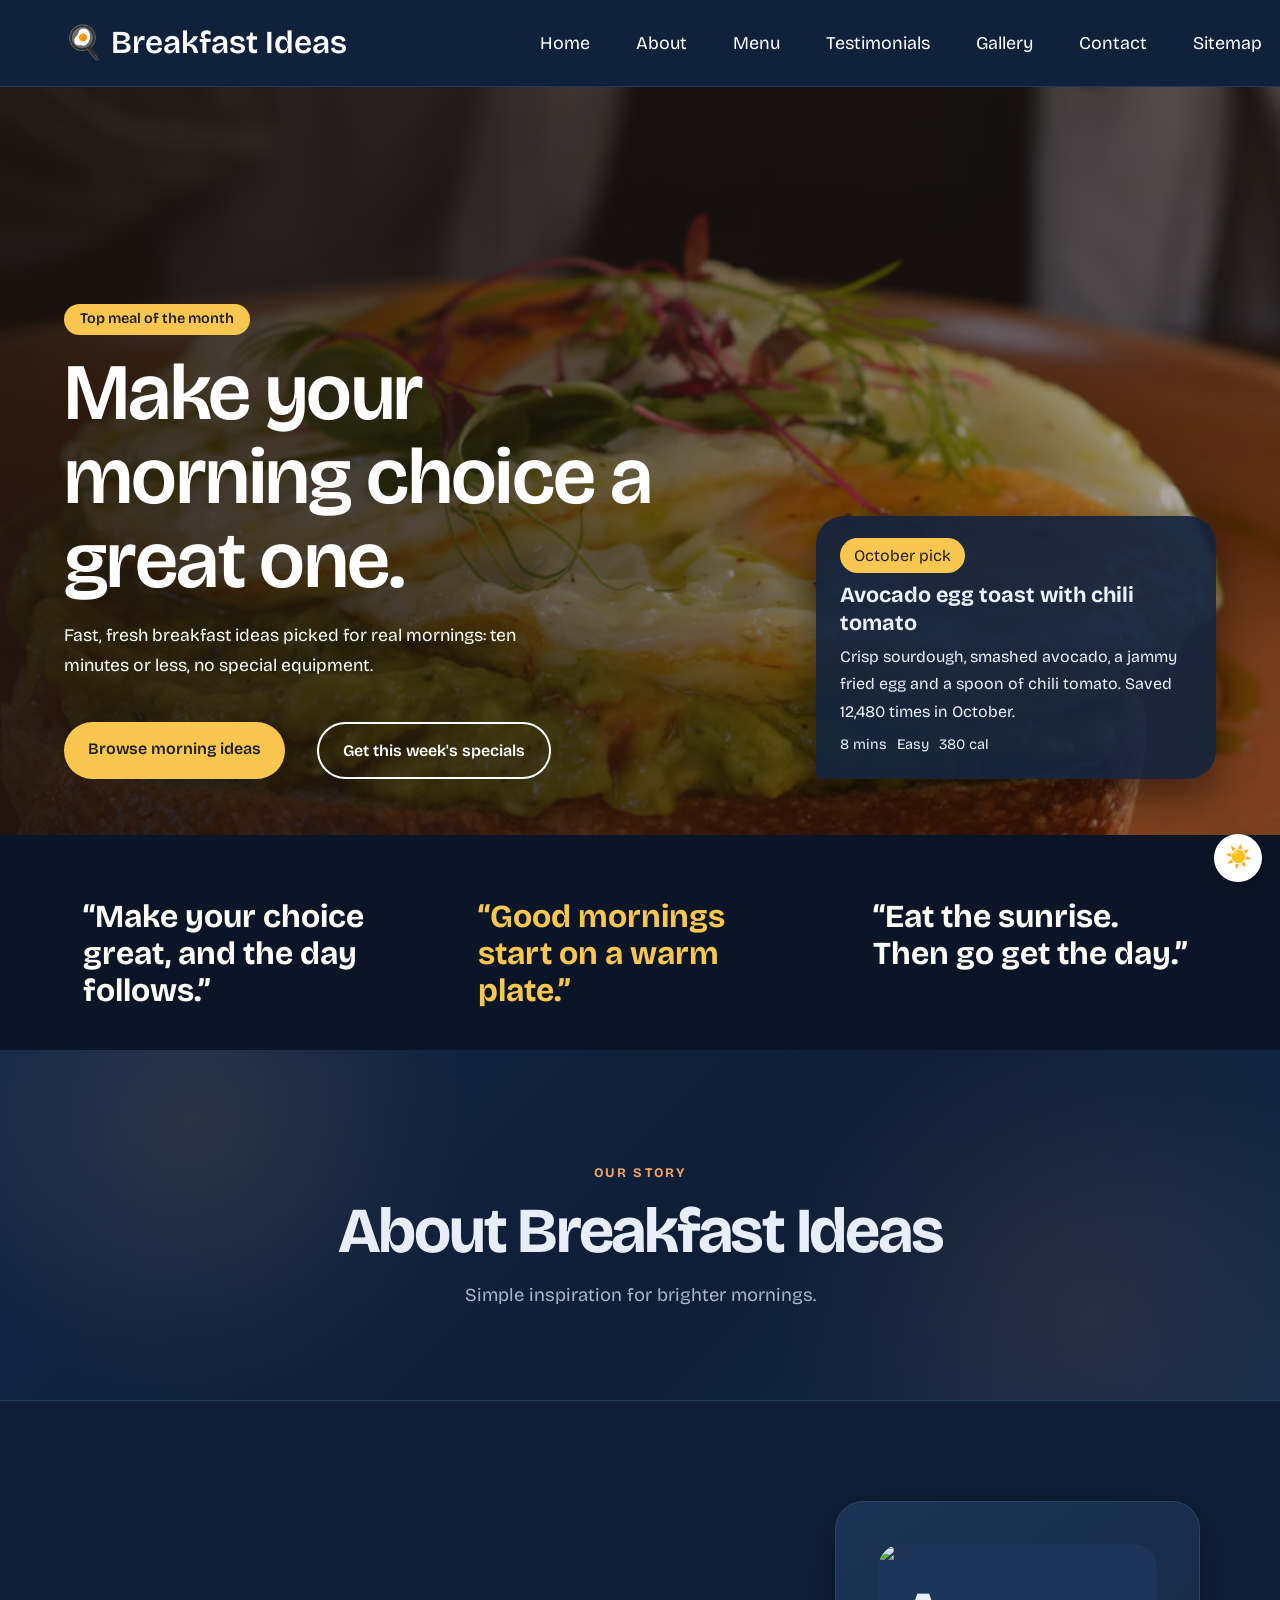
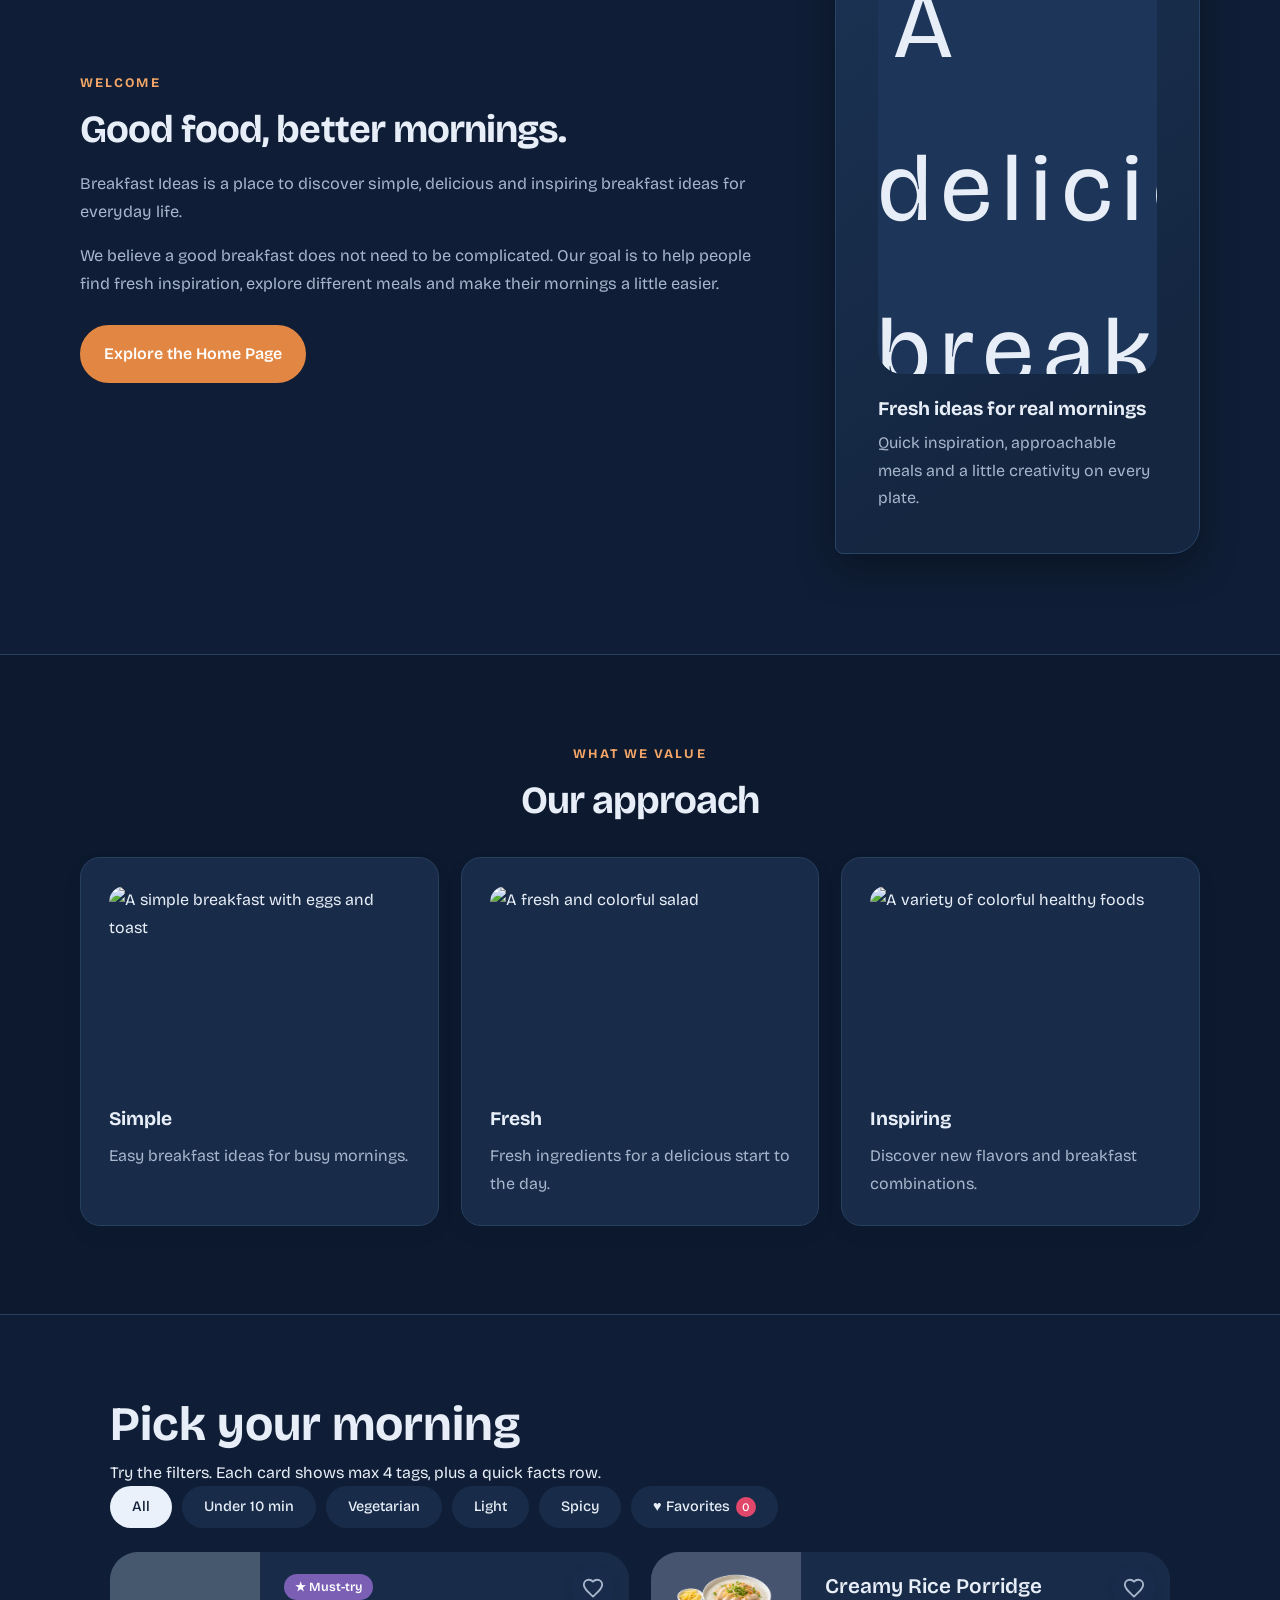
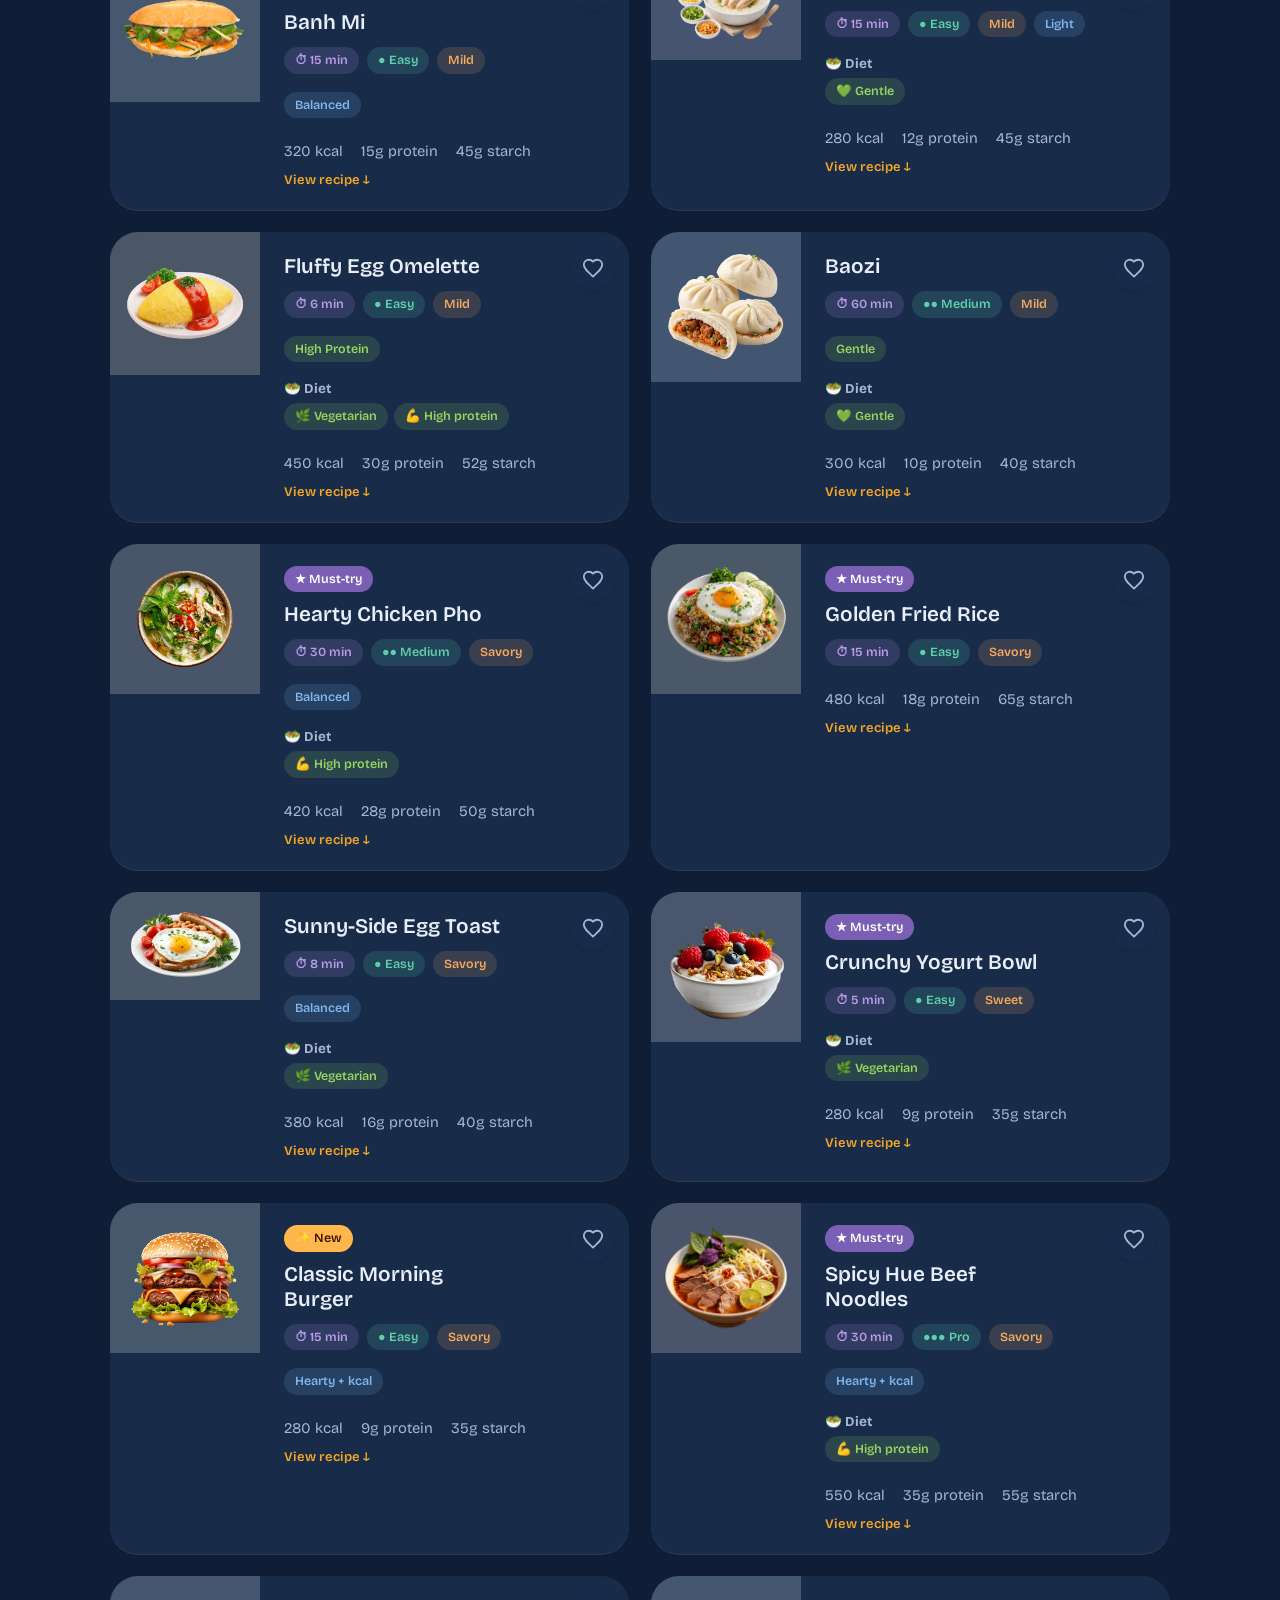
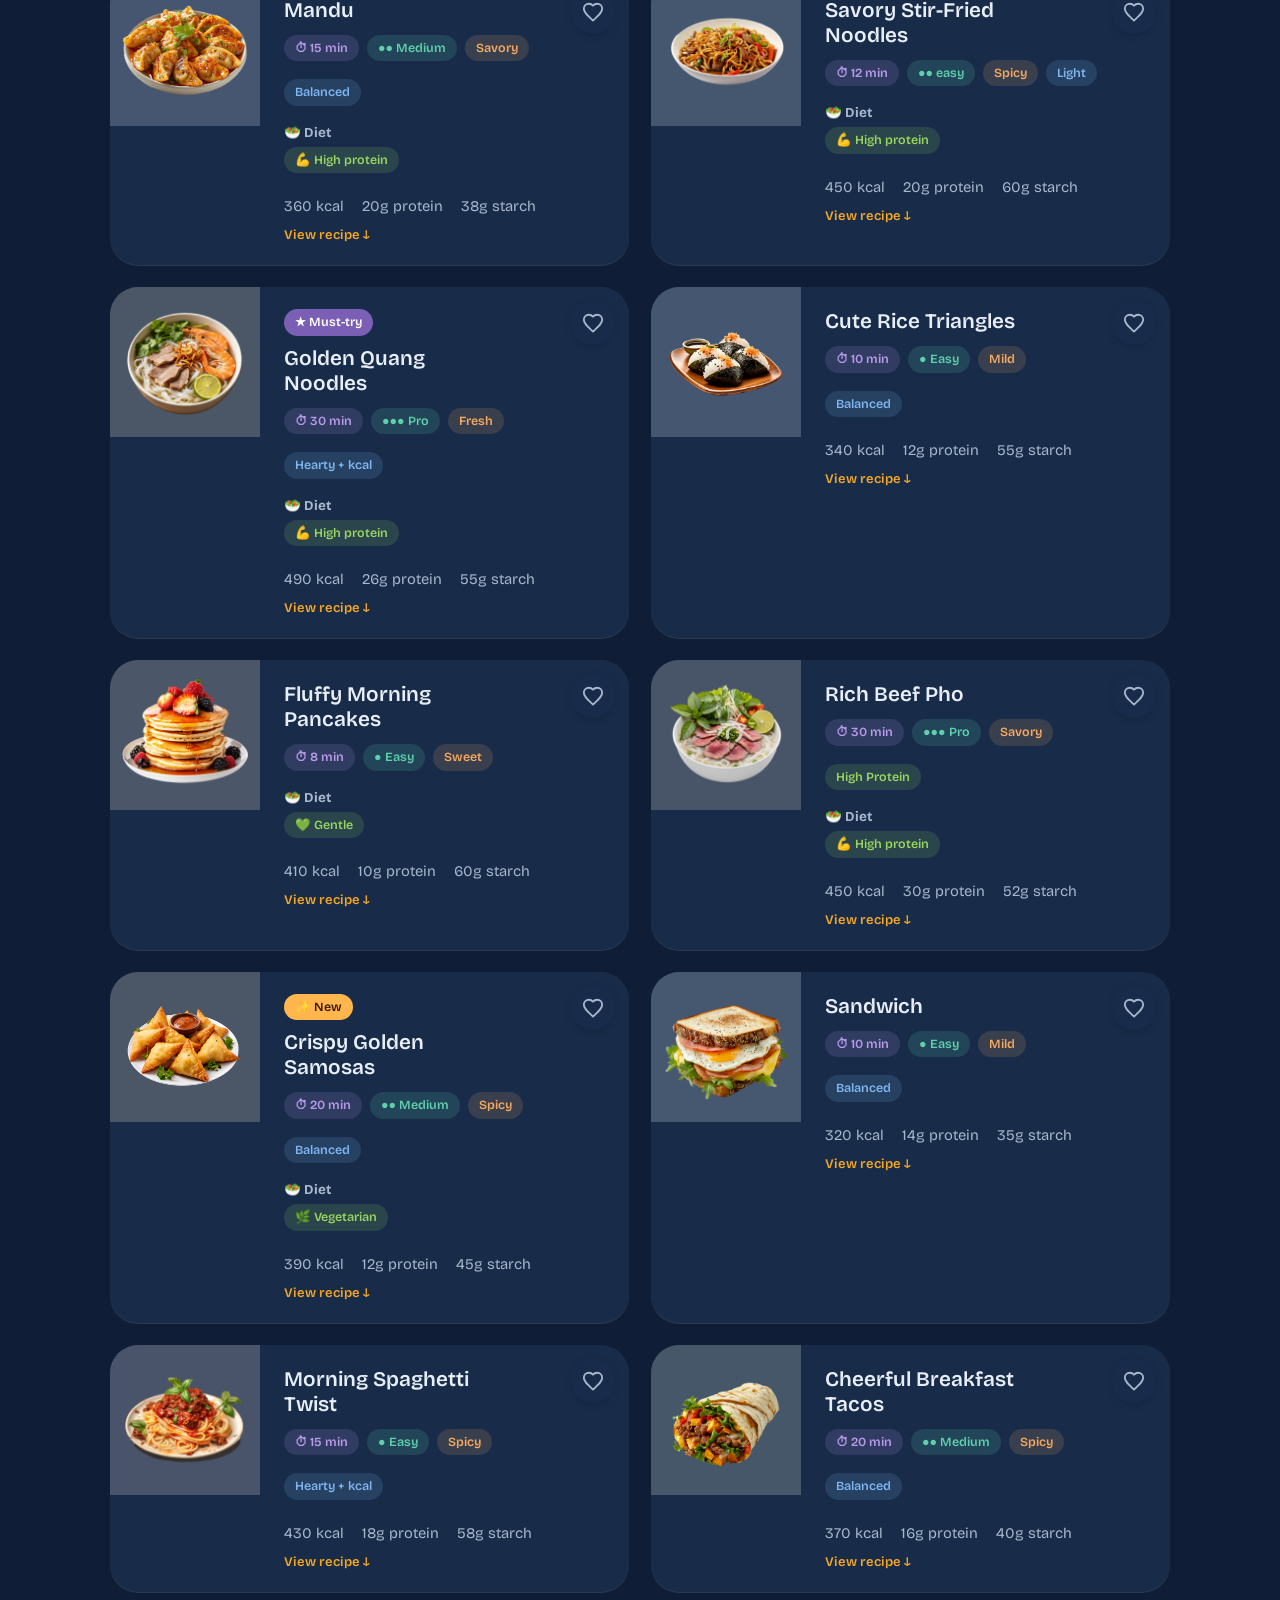
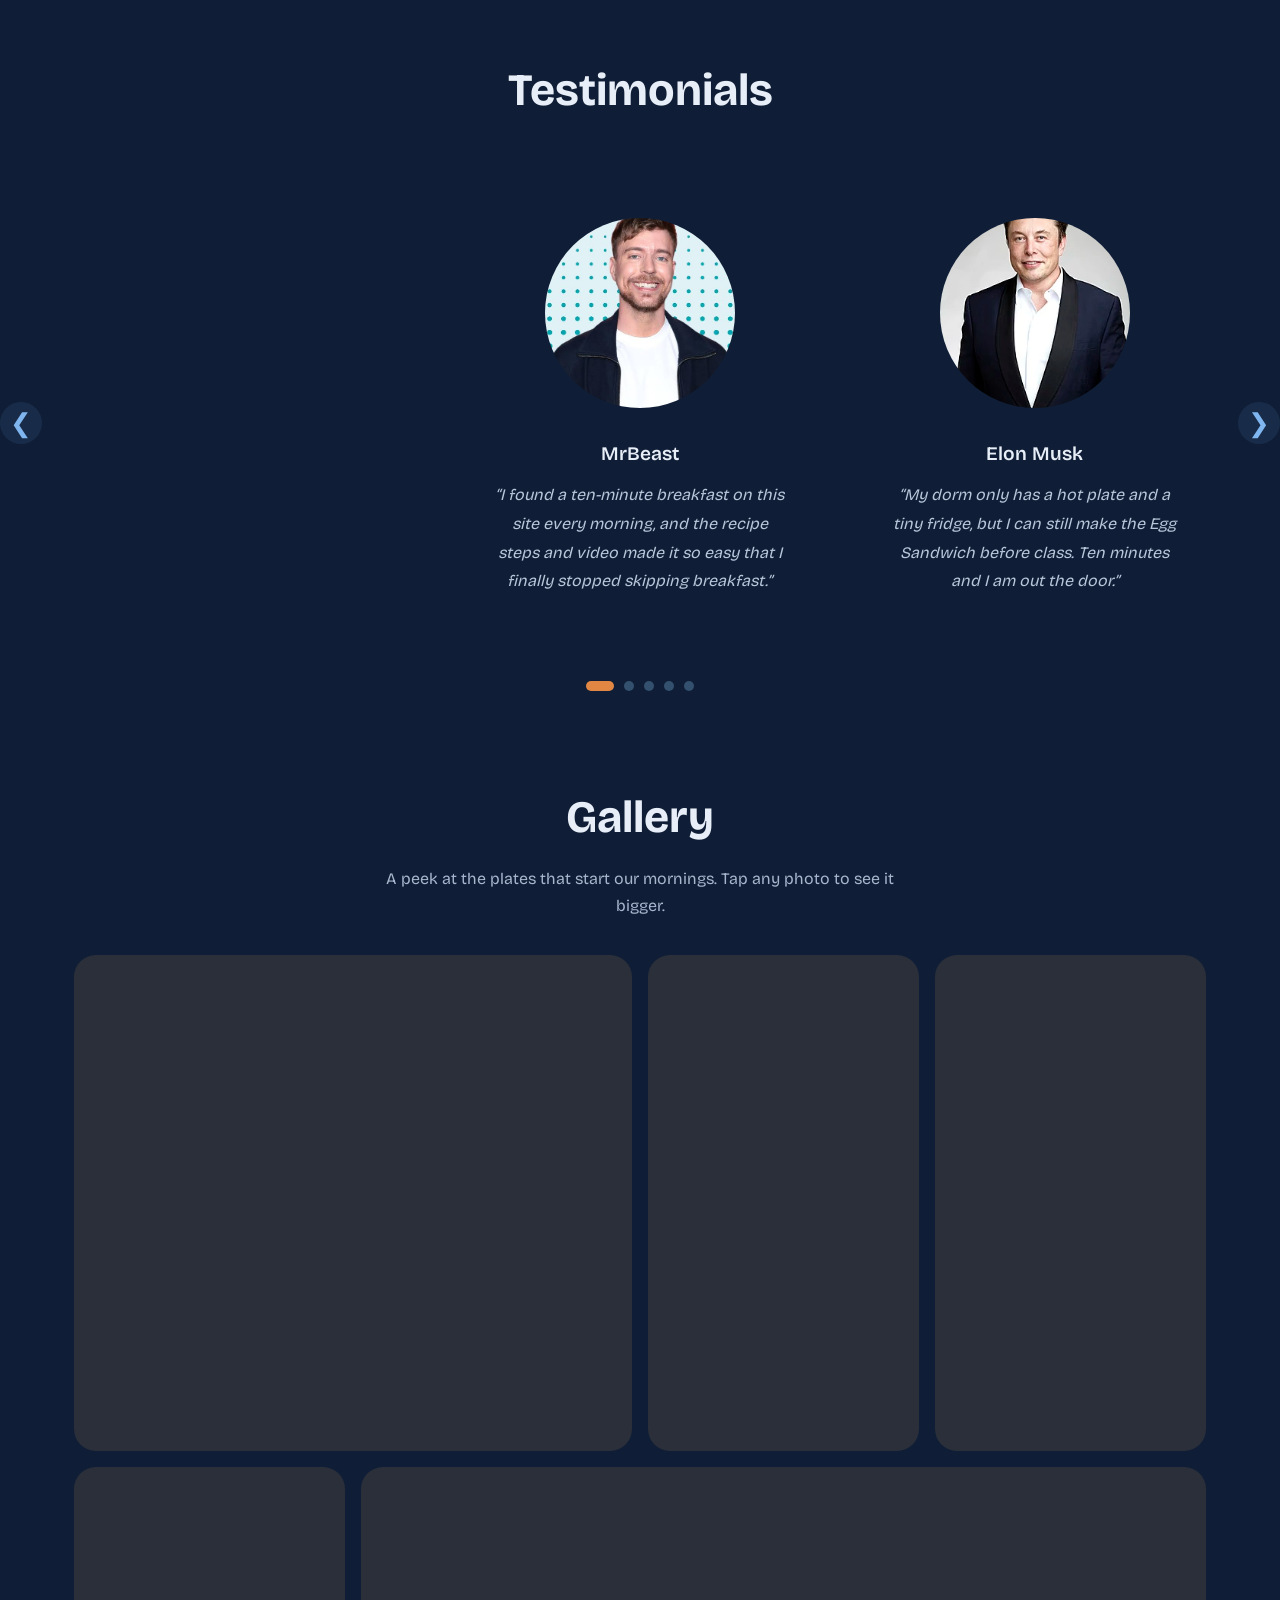
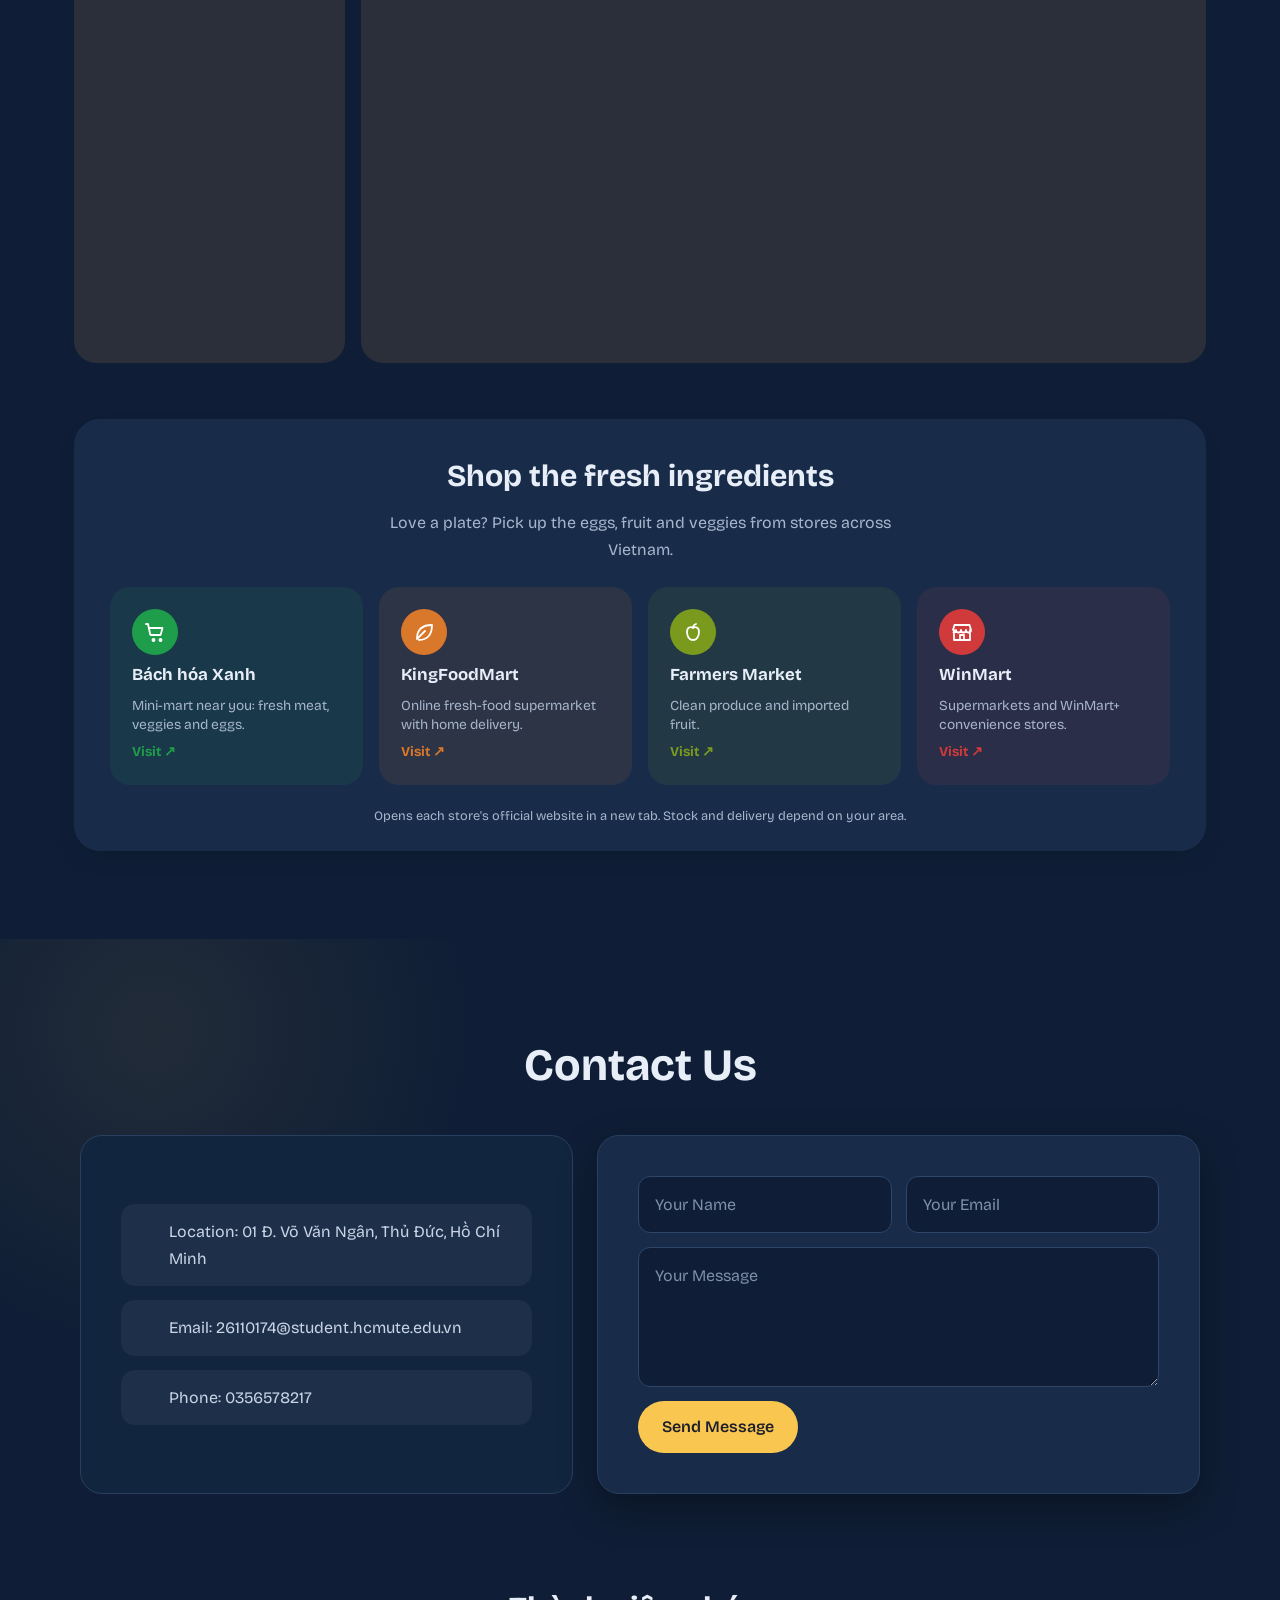
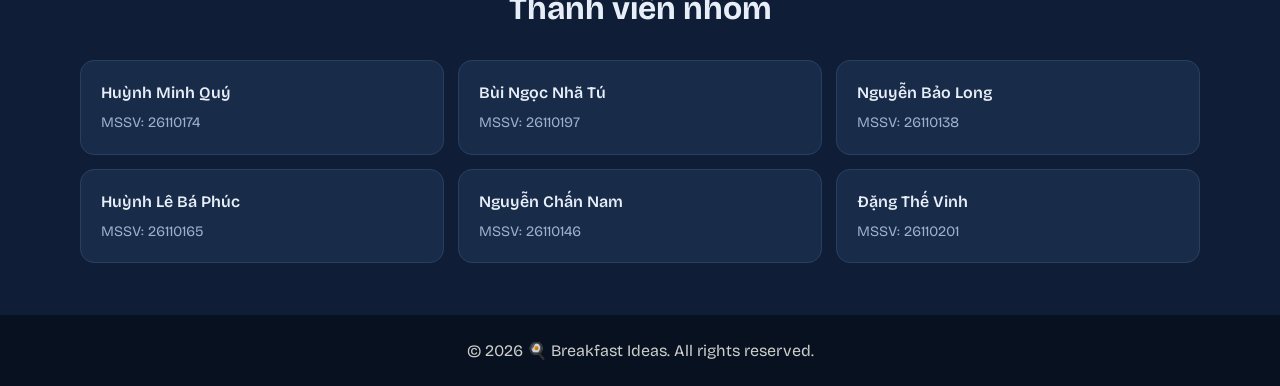
==== index.html @ 3fce947f "First commit" ====
<!doctype html>
<html lang="en">
  <head>
    <meta charset="UTF-8" />
    <meta name="viewport" content="width=device-width, initial-scale=1.0" />
    <title>Breakfast Ideas</title>
    <!-- Link to the Font Awesome library for icons -->
    <link
      rel="stylesheet"
      href="https://cdnjs.cloudflare.com/ajax/libs/font-awesome/7.3.1/css/all.css"
    />
    <link rel="stylesheet" href="assets/css/style.css" />
    <link rel="stylesheet" href="assets/css/about.css" />
    <link rel="stylesheet" href="assets/css/dark-mode.css" />
    <link rel="stylesheet" href="assets/css/gallery.css" />
  </head>
  <body class="home-page">
    <!--Phần đầu / Thanh điều hướng -->
    <header>
      <nav class="navbar section-content">
        <a href="#" class="nav-logo">
          <h2 class="logo-text">🍳 Breakfast Ideas</h2>
        </a>
        <ul class="nav-menu">
          <button id="menu-close-button" class="fas fa-times"></button>
          <li class="nav-item">
            <a href="#" class="nav-link">Home</a>
          </li>
          <li class="nav-item">
            <a href="#about" class="nav-link">About</a>
          </li>
          <li class="nav-item">
            <a href="#menu" class="nav-link">Menu</a>
          </li>
          <li class="nav-item">
            <a href="#testimonials" class="nav-link">Testimonials</a>
          </li>
          <li class="nav-item">
            <a href="#gallery" class="nav-link">Gallery</a>
          </li>
          <li class="nav-item">
            <a href="#contact" class="nav-link">Contact</a>
          </li>
          <li class="nav-item">
            <a href="sitemap.html" class="nav-link">Sitemap</a>
          </li>
        </ul>
        <button id="menu-open-button" class="fas fa-bars"></button>
      </nav>
    </header>
    <button
      id="menu-overlay"
      class="menu-overlay"
      type="button"
      aria-label="Đóng menu"
    ></button>
    <!--Nội dung chính-->
    <main>
      <!-- Hero -->
      <section class="hero-section" id="home">
        <div class="section-content">
          <div class="hero-details">
            <span class="tag">Top meal of the month</span>
            <h1 class="hero-title">Make your morning choice a great one.</h1>
            <p class="description">
              Fast, fresh breakfast ideas picked for real mornings: ten minutes
              or less, no special equipment.
            </p>

            <div class="button">
              <a href="#" class="btn-1">Browse morning ideas</a>
              <a href="#menu" class="btn-2">Get this week's specials</a>
            </div>
          </div>
          <aside class="featured">
            <span class="badge">October pick</span>
            <h2>Avocado egg toast with chili tomato</h2>
            <p>
              Crisp sourdough, smashed avocado, a jammy fried egg and a spoon of
              chili tomato. Saved 12,480 times in October.
            </p>
            <div class="meta">
              <span class="prep-time">8 mins</span>
              <span class="difficulty">Easy</span>
              <span class="calories">380 cal</span>
            </div>
          </aside>
        </div>
        <div class="quote-band">
          <blockquote>
            “Make your choice great, and the day follows.”
          </blockquote>
          <blockquote>“Good mornings start on a warm plate.”</blockquote>
          <blockquote>“Eat the sunrise. Then go get the day.”</blockquote>
        </div>
      </section>
      <section class="page-hero" id="about">
        <p class="eyebrow">OUR STORY</p>
        <h1>About Breakfast Ideas</h1>
        <p>Simple inspiration for brighter mornings.</p>
      </section>

      <section class="about-layout section-wrap">
        <div class="about-copy">
          <p class="eyebrow">WELCOME</p>
          <h2>Good food, better mornings.</h2>
          <p>
            Breakfast Ideas is a place to discover simple, delicious and
            inspiring breakfast ideas for everyday life.
          </p>
          <p>
            We believe a good breakfast does not need to be complicated. Our
            goal is to help people find fresh inspiration, explore different
            meals and make their mornings a little easier.
          </p>
          <a class="primary-button" href="index.html#home"
            >Explore the Home Page</a
          >
        </div>

        <aside class="feature-card">
          <div class="feature-emoji">
            <img
              src="https://images.unsplash.com/photo-1525351484163-7529414344d8?auto=format&fit=crop&w=900&q=85"
              alt="A delicious breakfast meal"
              class="about-image"
            />
          </div>

          <h3>Fresh ideas for real mornings</h3>
          <p>
            Quick inspiration, approachable meals and a little creativity on
            every plate.
          </p>
        </aside>
      </section>

      <section class="values-section">
        <div class="section-wrap">
          <p class="eyebrow">WHAT WE VALUE</p>
          <h2>Our approach</h2>

          <div class="value-grid">
            <article class="value-card">
              <img
                src="https://images.unsplash.com/photo-1525351484163-7529414344d8?auto=format&fit=crop&w=600&q=80"
                alt="A simple breakfast with eggs and toast"
                class="value-image"
              />
              <h3>Simple</h3>
              <p>Easy breakfast ideas for busy mornings.</p>
            </article>

            <article class="value-card">
              <img
                src="https://images.unsplash.com/photo-1512621776951-a57141f2eefd?auto=format&fit=crop&w=600&q=80"
                alt="A fresh and colorful salad"
                class="value-image"
              />
              <h3>Fresh</h3>
              <p>Fresh ingredients for a delicious start to the day.</p>
            </article>

            <article class="value-card">
              <img
                src="https://images.unsplash.com/photo-1490645935967-10de6ba17061?auto=format&fit=crop&w=600&q=80"
                alt="A variety of colorful healthy foods"
                class="value-image"
              />
              <h3>Inspiring</h3>
              <p>Discover new flavors and breakfast combinations.</p>
            </article>
          </div>
        </div>
      </section>
      <!-- Menu -->
      <section class="menu-section" id="menu">
        <h2 class="filter-title">Pick your morning</h2>
        <p class="filter-subtitle">
          Try the filters. Each card shows max 4 tags, plus a quick facts row.
        </p>

        <div class="filters" id="filters">
          <button class="chip" data-f="all" aria-pressed="true">All</button>
          <button class="chip" data-f="quick" aria-pressed="false">
            Under 10 min
          </button>
          <button class="chip" data-f="veg" aria-pressed="false">
            Vegetarian
          </button>
          <button class="chip" data-f="light" aria-pressed="false">
            Light
          </button>
          <button class="chip" data-f="spicy" aria-pressed="false">
            Spicy
          </button>
          <button class="chip" data-f="fav" aria-pressed="false">
            ♥ Favorites<span id="favCount">0</span>
          </button>
        </div>
        <ul class="grid" id="grid"></ul>
        <p class="empty" id="empty">No dishes match this filter</p>
      </section>
      <!-- Testimonials -->
      <section class="testimonials-section" id="testimonials">
        <h2 class="section-title">Testimonials</h2>
        <div class="section-content">
          <div class="slider-container">
            <button
              class="testimonial-arrow testimonial-arrow-previous"
              type="button"
              aria-label="Đánh giá trước"
            >
              &#10094;
              <!--dấu ngoặc nhọn trái-->
            </button>
            <div class="testimonials-list">
              <ul class="testimonial-track">
                <li class="testimonial-card">
                  <img
                    src="assets/images/users/user-1.jpg"
                    alt="User"
                    class="user-image"
                  />
                  <h3 class="name">MrBeast</h3>
                  <i class="feedback"
                    >“I found a ten-minute breakfast on this site every morning,
                    and the recipe steps and video made it so easy that I
                    finally stopped skipping breakfast.”</i
                  >
                </li>
                <li class="testimonial-card">
                  <img
                    src="assets/images/users/user-2.jpg"
                    alt="User"
                    class="user-image"
                  />
                  <h3 class="name">Elon Musk</h3>
                  <i class="feedback"
                    >“My dorm only has a hot plate and a tiny fridge, but I can
                    still make the Egg Sandwich before class. Ten minutes and I
                    am out the door.”</i
                  >
                </li>
                <li class="testimonial-card">
                  <img
                    src="assets/images/users/user-3.jpg"
                    alt="User"
                    class="user-image"
                  />
                  <h3 class="name">Mark Zuckerberg</h3>
                  <i class="feedback"
                    >“Cooking for one is hard, but the recipes here are sized
                    for a single serving, so nothing goes to waste. The
                    Sunny-Side Egg Toast is now my Monday ritual.”</i
                  >
                </li>
                <li class="testimonial-card">
                  <img
                    src="assets/images/users/user-4.jpg"
                    alt="User"
                    class="user-image"
                  />
                  <h3 class="name">Bill Gate</h3>
                  <i class="feedback"
                    >“I need protein early in the morning, and the tags show me
                    calories and protein at a glance. The Rich Beef Pho is my
                    favorite post-workout breakfast.”</i
                  >
                </li>
                <li class="testimonial-card">
                  <img
                    src="assets/images/users/user-5.jpg"
                    alt="User"
                    class="user-image"
                  />
                  <h3 class="name">Tim Cook</h3>
                  <i class="feedback"
                    >“I get home at 7 a.m., tired and hungry, and I only want
                    something quick. The Crunchy Yogurt Bowl takes five minutes.
                    A few more no-cook ideas would be perfect.”</i
                  >
                </li>
              </ul>
            </div>
            <!--Nút chuyển phần testimonials-->
            <button
              class="testimonial-arrow testimonial-arrow-next"
              type="button"
              aria-label="Đánh giá tiếp theo"
            >
              &#10095;
              <!--dấu ngoặc nhọn phải-->
            </button>
            <div class="testimonial-slider" aria-label="Chọn đánh giá">
              <button
                class="testimonial-slider-dot is-active"
                type="button"
                aria-label="Hiện đánh giá 1"
                aria-pressed="true"
              ></button>
              <button
                class="testimonial-slider-dot"
                type="button"
                aria-label="Hiện đánh giá 2"
                aria-pressed="false"
              ></button>
              <button
                class="testimonial-slider-dot"
                type="button"
                aria-label="Hiện đánh giá 3"
                aria-pressed="false"
              ></button>
              <button
                class="testimonial-slider-dot"
                type="button"
                aria-label="Hiện đánh giá 4"
                aria-pressed="false"
              ></button>
              <button
                class="testimonial-slider-dot"
                type="button"
                aria-label="Hiện đánh giá 5"
                aria-pressed="false"
              ></button>
            </div>
          </div>
        </div>
      </section>
      <!-- Gallery -->
      <section class="gallery-section" id="gallery">
        <!-- Bộ icon dùng chung (không phải logo thương hiệu) -->
        <svg
          width="0"
          height="0"
          style="position: absolute"
          aria-hidden="true"
          focusable="false"
        >
          <symbol id="i-cart" viewBox="0 0 24 24">
            <path
              d="M3 4h2l2.2 10.2a1 1 0 0 0 1 .8h8.6a1 1 0 0 0 1-.8L19.5 8H6.2M9.5 20a1 1 0 1 0 0-.01M16.5 20a1 1 0 1 0 0-.01"
              fill="none"
              stroke="currentColor"
              stroke-width="1.8"
              stroke-linecap="round"
              stroke-linejoin="round"
            />
          </symbol>
          <symbol id="i-leaf" viewBox="0 0 24 24">
            <path
              d="M5 19c0-9 5-14 15-14 0 10-5 15-13 15M5 19l8-8"
              fill="none"
              stroke="currentColor"
              stroke-width="1.8"
              stroke-linecap="round"
              stroke-linejoin="round"
            />
          </symbol>
          <symbol id="i-apple" viewBox="0 0 24 24">
            <path
              d="M12 8c-2-1.6-6-1-6 4 0 4 2.5 8 5 8 .6 0 .9-.3 1-.3s.4.3 1 .3c2.5 0 5-4 5-8 0-5-4-5.6-6-4zM12 8c0-2 1-3.5 3-4"
              fill="none"
              stroke="currentColor"
              stroke-width="1.8"
              stroke-linecap="round"
              stroke-linejoin="round"
            />
          </symbol>
          <symbol id="i-store" viewBox="0 0 24 24">
            <path
              d="M4 10V20h16V10M3 10l1.5-5h15L21 10c0 1.4-1.1 2.5-2.5 2.5S16 11.4 16 10c0 1.4-1.1 2.5-2.5 2.5S11 11.4 11 10c0 1.4-1.1 2.5-2.5 2.5S6 11.4 6 10c0 1.4-1.1 2.5-2.5 2.5M10 20v-5h4v5"
              fill="none"
              stroke="currentColor"
              stroke-width="1.8"
              stroke-linecap="round"
              stroke-linejoin="round"
            />
          </symbol>
        </svg>

        <h2 class="section-title">Gallery</h2>
        <p class="gallery-subtitle">
          A peek at the plates that start our mornings. Tap any photo to see it
          bigger.
        </p>

        <ul class="gallery-grid">
          <li class="g-big">
            <a
              class="gallery-item"
              href="#photo-1"
              aria-label="View photo: Shrimp & Egg Ramen"
            >
              <img
                src="assets/images/gallery/shrimp-ramen.jpg"
                alt="Soft-boiled egg, juicy shrimp, snow peas and black sesame in a warm bowl of noodles."
                loading="lazy"
              />
              <span class="gallery-cap"
                ><b>Shrimp & Egg Ramen</b><small>Noodles</small></span
              >
            </a>
          </li>
          <li class="g-tall">
            <a
              class="gallery-item"
              href="#photo-2"
              aria-label="View photo: Chili Chicken Wrap"
            >
              <img
                src="assets/images/gallery/chicken-wrap.jpg"
                alt="Tender chicken, purple cabbage slaw and fresh cilantro in a toasted tortilla."
                loading="lazy"
              />
              <span class="gallery-cap"
                ><b>Chili Chicken Wrap</b><small>Savory</small></span
              >
            </a>
          </li>
          <li class="g-tall">
            <a
              class="gallery-item"
              href="#photo-3"
              aria-label="View photo: Fresh Orange Juice"
            >
              <img
                src="assets/images/gallery/orange-juice.jpg"
                alt="A tall glass of bright orange juice with a slice of orange. Pure morning energy."
                loading="lazy"
              />
              <span class="gallery-cap"
                ><b>Fresh Orange Juice</b><small>Drink</small></span
              >
            </a>
          </li>
          <li class="g-tall-big">
            <a
              class="gallery-item"
              href="#photo-4"
              aria-label="View photo: Banana Blueberry French Toast"
            >
              <img
                src="assets/images/gallery/french-toast.jpg"
                alt="Golden French toast layered with banana, blueberries, syrup and powdered sugar."
                loading="lazy"
              />
              <span class="gallery-cap"
                ><b>Banana Blueberry French Toast</b><small>Sweet</small></span
              >
            </a>
          </li>
          <li class="g-wide">
            <a
              class="gallery-item"
              href="#photo-5"
              aria-label="View photo: Blueberry Banana Pancakes"
            >
              <img
                src="assets/images/gallery/pancakes.jpg"
                alt="A fluffy stack drizzled with maple syrup and topped with fresh fruit."
                loading="lazy"
              />
              <span class="gallery-cap"
                ><b>Blueberry Banana Pancakes</b><small>Sweet</small></span
              >
            </a>
          </li>
        </ul>

        <!-- Mua nguyên liệu tươi -->
        <div class="shop-section" id="shop-fresh">
          <h3 class="shop-title">Shop the fresh ingredients</h3>
          <p class="shop-sub">
            Love a plate? Pick up the eggs, fruit and veggies from stores across
            Vietnam.
          </p>
          <ul class="shop-grid">
            <li>
              <a
                class="shop-card shop-bhx"
                href="https://www.bachhoaxanh.com"
                target="_blank"
                rel="noopener noreferrer"
                aria-label="Bách hóa Xanh (opens in a new tab)"
              >
                <span class="shop-icon"
                  ><svg aria-hidden="true"><use href="#i-cart" /></svg
                ></span>
                <b>Bách hóa Xanh</b>
                <small>Mini-mart near you: fresh meat, veggies and eggs.</small>
                <span class="shop-go" aria-hidden="true">Visit ↗</span>
              </a>
            </li>
            <li>
              <a
                class="shop-card shop-kfm"
                href="https://kingfoodmart.com"
                target="_blank"
                rel="noopener noreferrer"
                aria-label="KingFoodMart (opens in a new tab)"
              >
                <span class="shop-icon"
                  ><svg aria-hidden="true"><use href="#i-leaf" /></svg
                ></span>
                <b>KingFoodMart</b>
                <small>Online fresh-food supermarket with home delivery.</small>
                <span class="shop-go" aria-hidden="true">Visit ↗</span>
              </a>
            </li>
            <li>
              <a
                class="shop-card shop-fm"
                href="https://farmersmarket.vn"
                target="_blank"
                rel="noopener noreferrer"
                aria-label="Farmers Market (opens in a new tab)"
              >
                <span class="shop-icon"
                  ><svg aria-hidden="true"><use href="#i-apple" /></svg
                ></span>
                <b>Farmers Market</b>
                <small>Clean produce and imported fruit.</small>
                <span class="shop-go" aria-hidden="true">Visit ↗</span>
              </a>
            </li>
            <li>
              <a
                class="shop-card shop-wm"
                href="https://winmart.vn"
                target="_blank"
                rel="noopener noreferrer"
                aria-label="WinMart (opens in a new tab)"
              >
                <span class="shop-icon"
                  ><svg aria-hidden="true"><use href="#i-store" /></svg
                ></span>
                <b>WinMart</b>
                <small>Supermarkets and WinMart+ convenience stores.</small>
                <span class="shop-go" aria-hidden="true">Visit ↗</span>
              </a>
            </li>
          </ul>
          <p class="shop-note">
            Opens each store's official website in a new tab. Stock and delivery
            depend on your area.
          </p>
        </div>

        <!-- Cửa sổ phóng to: mỗi ảnh một khối, mở bằng :target -->
        <div class="lightbox" id="photo-1">
          <a
            class="lightbox-backdrop"
            href="#gallery"
            aria-label="Close"
            tabindex="-1"
          ></a>
          <figure class="lightbox-figure">
            <a
              class="lightbox-btn lightbox-close"
              href="#gallery"
              aria-label="Close"
              >✕</a
            >
            <a
              class="lightbox-btn lightbox-prev"
              href="#photo-5"
              aria-label="Previous photo"
              >❮</a
            >
            <a
              class="lightbox-btn lightbox-next"
              href="#photo-2"
              aria-label="Next photo"
              >❯</a
            >
            <div class="lightbox-photo">
              <img
                src="assets/images/gallery/shrimp-ramen.jpg"
                alt="Soft-boiled egg, juicy shrimp, snow peas and black sesame in a warm bowl of noodles."
                loading="lazy"
              />
            </div>
            <figcaption class="lightbox-info">
              <h3>Shrimp & Egg Ramen</h3>
              <a href="#menu">Browse the menu</a>
              <p>
                Soft-boiled egg, juicy shrimp, snow peas and black sesame in a
                warm bowl of noodles.
              </p>
            </figcaption>
            <div class="shop-row">
              <span class="shop-label">Buy fresh ingredients</span>
              <a
                class="shop-icon shop-bhx"
                href="https://www.bachhoaxanh.com"
                target="_blank"
                rel="noopener noreferrer"
                title="Bách hóa Xanh"
                aria-label="Bách hóa Xanh (opens in a new tab)"
                ><svg aria-hidden="true"><use href="#i-cart" /></svg
              ></a>
              <a
                class="shop-icon shop-kfm"
                href="https://kingfoodmart.com"
                target="_blank"
                rel="noopener noreferrer"
                title="KingFoodMart"
                aria-label="KingFoodMart (opens in a new tab)"
                ><svg aria-hidden="true"><use href="#i-leaf" /></svg
              ></a>
              <a
                class="shop-icon shop-fm"
                href="https://farmersmarket.vn"
                target="_blank"
                rel="noopener noreferrer"
                title="Farmers Market"
                aria-label="Farmers Market (opens in a new tab)"
                ><svg aria-hidden="true"><use href="#i-apple" /></svg
              ></a>
              <a
                class="shop-icon shop-wm"
                href="https://winmart.vn"
                target="_blank"
                rel="noopener noreferrer"
                title="WinMart"
                aria-label="WinMart (opens in a new tab)"
                ><svg aria-hidden="true"><use href="#i-store" /></svg
              ></a>
            </div>
          </figure>
        </div>
        <div class="lightbox" id="photo-2">
          <a
            class="lightbox-backdrop"
            href="#gallery"
            aria-label="Close"
            tabindex="-1"
          ></a>
          <figure class="lightbox-figure">
            <a
              class="lightbox-btn lightbox-close"
              href="#gallery"
              aria-label="Close"
              >✕</a
            >
            <a
              class="lightbox-btn lightbox-prev"
              href="#photo-1"
              aria-label="Previous photo"
              >❮</a
            >
            <a
              class="lightbox-btn lightbox-next"
              href="#photo-3"
              aria-label="Next photo"
              >❯</a
            >
            <div class="lightbox-photo">
              <img
                src="assets/images/gallery/chicken-wrap.jpg"
                alt="Tender chicken, purple cabbage slaw and fresh cilantro in a toasted tortilla."
                loading="lazy"
              />
            </div>
            <figcaption class="lightbox-info">
              <h3>Chili Chicken Wrap</h3>
              <a href="#menu">Browse the menu</a>
              <p>
                Tender chicken, purple cabbage slaw and fresh cilantro in a
                toasted tortilla.
              </p>
            </figcaption>
            <div class="shop-row">
              <span class="shop-label">Buy fresh ingredients</span>
              <a
                class="shop-icon shop-bhx"
                href="https://www.bachhoaxanh.com"
                target="_blank"
                rel="noopener noreferrer"
                title="Bách hóa Xanh"
                aria-label="Bách hóa Xanh (opens in a new tab)"
                ><svg aria-hidden="true"><use href="#i-cart" /></svg
              ></a>
              <a
                class="shop-icon shop-kfm"
                href="https://kingfoodmart.com"
                target="_blank"
                rel="noopener noreferrer"
                title="KingFoodMart"
                aria-label="KingFoodMart (opens in a new tab)"
                ><svg aria-hidden="true"><use href="#i-leaf" /></svg
              ></a>
              <a
                class="shop-icon shop-fm"
                href="https://farmersmarket.vn"
                target="_blank"
                rel="noopener noreferrer"
                title="Farmers Market"
                aria-label="Farmers Market (opens in a new tab)"
                ><svg aria-hidden="true"><use href="#i-apple" /></svg
              ></a>
              <a
                class="shop-icon shop-wm"
                href="https://winmart.vn"
                target="_blank"
                rel="noopener noreferrer"
                title="WinMart"
                aria-label="WinMart (opens in a new tab)"
                ><svg aria-hidden="true"><use href="#i-store" /></svg
              ></a>
            </div>
          </figure>
        </div>
        <div class="lightbox" id="photo-3">
          <a
            class="lightbox-backdrop"
            href="#gallery"
            aria-label="Close"
            tabindex="-1"
          ></a>
          <figure class="lightbox-figure">
            <a
              class="lightbox-btn lightbox-close"
              href="#gallery"
              aria-label="Close"
              >✕</a
            >
            <a
              class="lightbox-btn lightbox-prev"
              href="#photo-2"
              aria-label="Previous photo"
              >❮</a
            >
            <a
              class="lightbox-btn lightbox-next"
              href="#photo-4"
              aria-label="Next photo"
              >❯</a
            >
            <div class="lightbox-photo">
              <img
                src="assets/images/gallery/orange-juice.jpg"
                alt="A tall glass of bright orange juice with a slice of orange. Pure morning energy."
                loading="lazy"
              />
            </div>
            <figcaption class="lightbox-info">
              <h3>Fresh Orange Juice</h3>
              <a href="#menu">Browse the menu</a>
              <p>
                A tall glass of bright orange juice with a slice of orange. Pure
                morning energy.
              </p>
            </figcaption>
            <div class="shop-row">
              <span class="shop-label">Buy fresh ingredients</span>
              <a
                class="shop-icon shop-bhx"
                href="https://www.bachhoaxanh.com"
                target="_blank"
                rel="noopener noreferrer"
                title="Bách hóa Xanh"
                aria-label="Bách hóa Xanh (opens in a new tab)"
                ><svg aria-hidden="true"><use href="#i-cart" /></svg
              ></a>
              <a
                class="shop-icon shop-kfm"
                href="https://kingfoodmart.com"
                target="_blank"
                rel="noopener noreferrer"
                title="KingFoodMart"
                aria-label="KingFoodMart (opens in a new tab)"
                ><svg aria-hidden="true"><use href="#i-leaf" /></svg
              ></a>
              <a
                class="shop-icon shop-fm"
                href="https://farmersmarket.vn"
                target="_blank"
                rel="noopener noreferrer"
                title="Farmers Market"
                aria-label="Farmers Market (opens in a new tab)"
                ><svg aria-hidden="true"><use href="#i-apple" /></svg
              ></a>
              <a
                class="shop-icon shop-wm"
                href="https://winmart.vn"
                target="_blank"
                rel="noopener noreferrer"
                title="WinMart"
                aria-label="WinMart (opens in a new tab)"
                ><svg aria-hidden="true"><use href="#i-store" /></svg
              ></a>
            </div>
          </figure>
        </div>
        <div class="lightbox" id="photo-4">
          <a
            class="lightbox-backdrop"
            href="#gallery"
            aria-label="Close"
            tabindex="-1"
          ></a>
          <figure class="lightbox-figure">
            <a
              class="lightbox-btn lightbox-close"
              href="#gallery"
              aria-label="Close"
              >✕</a
            >
            <a
              class="lightbox-btn lightbox-prev"
              href="#photo-3"
              aria-label="Previous photo"
              >❮</a
            >
            <a
              class="lightbox-btn lightbox-next"
              href="#photo-5"
              aria-label="Next photo"
              >❯</a
            >
            <div class="lightbox-photo">
              <img
                src="assets/images/gallery/french-toast.jpg"
                alt="Golden French toast layered with banana, blueberries, syrup and powdered sugar."
                loading="lazy"
              />
            </div>
            <figcaption class="lightbox-info">
              <h3>Banana Blueberry French Toast</h3>
              <a href="#menu">Browse the menu</a>
              <p>
                Golden French toast layered with banana, blueberries, syrup and
                powdered sugar.
              </p>
            </figcaption>
            <div class="shop-row">
              <span class="shop-label">Buy fresh ingredients</span>
              <a
                class="shop-icon shop-bhx"
                href="https://www.bachhoaxanh.com"
                target="_blank"
                rel="noopener noreferrer"
                title="Bách hóa Xanh"
                aria-label="Bách hóa Xanh (opens in a new tab)"
                ><svg aria-hidden="true"><use href="#i-cart" /></svg
              ></a>
              <a
                class="shop-icon shop-kfm"
                href="https://kingfoodmart.com"
                target="_blank"
                rel="noopener noreferrer"
                title="KingFoodMart"
                aria-label="KingFoodMart (opens in a new tab)"
                ><svg aria-hidden="true"><use href="#i-leaf" /></svg
              ></a>
              <a
                class="shop-icon shop-fm"
                href="https://farmersmarket.vn"
                target="_blank"
                rel="noopener noreferrer"
                title="Farmers Market"
                aria-label="Farmers Market (opens in a new tab)"
                ><svg aria-hidden="true"><use href="#i-apple" /></svg
              ></a>
              <a
                class="shop-icon shop-wm"
                href="https://winmart.vn"
                target="_blank"
                rel="noopener noreferrer"
                title="WinMart"
                aria-label="WinMart (opens in a new tab)"
                ><svg aria-hidden="true"><use href="#i-store" /></svg
              ></a>
            </div>
          </figure>
        </div>
        <div class="lightbox" id="photo-5">
          <a
            class="lightbox-backdrop"
            href="#gallery"
            aria-label="Close"
            tabindex="-1"
          ></a>
          <figure class="lightbox-figure">
            <a
              class="lightbox-btn lightbox-close"
              href="#gallery"
              aria-label="Close"
              >✕</a
            >
            <a
              class="lightbox-btn lightbox-prev"
              href="#photo-4"
              aria-label="Previous photo"
              >❮</a
            >
            <a
              class="lightbox-btn lightbox-next"
              href="#photo-1"
              aria-label="Next photo"
              >❯</a
            >
            <div class="lightbox-photo">
              <img
                src="assets/images/gallery/pancakes.jpg"
                alt="A fluffy stack drizzled with maple syrup and topped with fresh fruit."
                loading="lazy"
              />
            </div>
            <figcaption class="lightbox-info">
              <h3>Blueberry Banana Pancakes</h3>
              <a href="#menu">Browse the menu</a>
              <p>
                A fluffy stack drizzled with maple syrup and topped with fresh
                fruit.
              </p>
            </figcaption>
            <div class="shop-row">
              <span class="shop-label">Buy fresh ingredients</span>
              <a
                class="shop-icon shop-bhx"
                href="https://www.bachhoaxanh.com"
                target="_blank"
                rel="noopener noreferrer"
                title="Bách hóa Xanh"
                aria-label="Bách hóa Xanh (opens in a new tab)"
                ><svg aria-hidden="true"><use href="#i-cart" /></svg
              ></a>
              <a
                class="shop-icon shop-kfm"
                href="https://kingfoodmart.com"
                target="_blank"
                rel="noopener noreferrer"
                title="KingFoodMart"
                aria-label="KingFoodMart (opens in a new tab)"
                ><svg aria-hidden="true"><use href="#i-leaf" /></svg
              ></a>
              <a
                class="shop-icon shop-fm"
                href="https://farmersmarket.vn"
                target="_blank"
                rel="noopener noreferrer"
                title="Farmers Market"
                aria-label="Farmers Market (opens in a new tab)"
                ><svg aria-hidden="true"><use href="#i-apple" /></svg
              ></a>
              <a
                class="shop-icon shop-wm"
                href="https://winmart.vn"
                target="_blank"
                rel="noopener noreferrer"
                title="WinMart"
                aria-label="WinMart (opens in a new tab)"
                ><svg aria-hidden="true"><use href="#i-store" /></svg
              ></a>
            </div>
          </figure>
        </div>
      </section>

      <!-- Contact -->
      <section class="contact-section" id="contact">
        <h2 class="section-title">Contact Us</h2>
        <div class="contact-layout">
          <div class="section-content">
            <ul class="contact-info-list">
              <li class="contact-info-item">
                <i class="fas fa-map-marker-alt"></i>
                <span>Location: 01 Đ. Võ Văn Ngân, Thủ Đức, Hồ Chí Minh</span>
              </li>
              <li class="contact-info-item">
                <i class="fas fa-envelope"></i>
                <span>Email: 26110174@student.hcmute.edu.vn</span>
              </li>
              <li class="contact-info-item">
                <i class="fas fa-phone"></i>
                <span>Phone: 0356578217</span>
              </li>
            </ul>
          </div>
          <form class="contact-form">
            <input type="text" placeholder="Your Name" required />
            <input type="email" placeholder="Your Email" required />
            <textarea placeholder="Your Message" required></textarea>
            <button type="submit">Send Message</button>
          </form>
        </div>
      </section>
      <div class="member-section">
        <h3>Thành viên nhóm</h3>
        <ul class="member-list">
          <li>
            <span class="member-name">Huỳnh Minh Quý</span>
            <span class="member-id">MSSV: 26110174</span>
          </li>
          <li>
            <span class="member-name">Bùi Ngọc Nhã Tú</span>
            <span class="member-id">MSSV: 26110197</span>
          </li>
          <li>
            <span class="member-name">Nguyễn Bảo Long</span>
            <span class="member-id">MSSV: 26110138</span>
          </li>
          <li>
            <span class="member-name">Huỳnh Lê Bá Phúc</span>
            <span class="member-id">MSSV: 26110165</span>
          </li>
          <li>
            <span class="member-name">Nguyễn Chấn Nam</span>
            <span class="member-id">MSSV: 26110146</span>
          </li>
          <li>
            <span class="member-name">Đặng Thế Vinh</span>
            <span class="member-id">MSSV: 26110201</span>
          </li>
        </ul>
      </div>
      <!-- Footer -->
      <footer>
        <div class="footer-content">
          <p>&copy; 2026 🍳 Breakfast Ideas. All rights reserved.</p>
        </div>
      </footer>
    </main>
    <script src="assets/js/script.js"></script>
    <script src="assets/js/menu.js"></script>
    <script src="assets/js/dark-mode.js"></script>
  </body>
</html>
---- assets/css/style.css ----
@import url("https://fonts.googleapis.com/css2?family=Miniver&family=Poppins:ital,wght@0,400;0,500;0,600;0,700;1,400;1,700&display=swap");
@import url("https://fonts.googleapis.com/css2?family=Bricolage+Grotesque:opsz,wght@12..96,200..800&family=Miniver&family=Poppins:ital,wght@0,400;0,500;0,600;0,700;1,400;1,700&display=swap");
@import url("https://fonts.googleapis.com/css2?family=Miniver&family=Poppins:ital,wght@0,400;0,500;0,600;0,700;1,400&display=swap");

* {
  margin: 0;
  padding: 0;
  box-sizing: border-box;
  font-family: "Poppins", sans-serif;
}
.hero-section .hero-details .hero-title {
  font-family: "Bricolage Grotesque";
}
:root {
  /* Kho màu*/
  --paper-color: #fffdf7;
  --yolk-color: #f9c74f;
  --orange-color: #e28743;
  --secondary-color: #1e1e2d;
  --white-color: #fff;
  --dark-color: #252525;
  --light-pink-color: #faf4f5;
  --plum-color: #5b3f86;
  --medium-gray-color: #ccc;
  --honeydew-color: #ecf5e2;
  --Off-white-color: #fffdf7;
  --ink-color: #1e1e2d;

  /* Cỡ chữ*/
  --font-size-small: 0.9rem;
  --font-size-normal: 1rem;
  --font-size-medium: 1.12rem;
  --font-size-large: 1.5rem;
  --font-size-xl: 2rem;
  --font-size-xxl: 2.3rem;

  /* Đậm nhạt chữ*/
  --font-weight-normal: 400;
  --font-weight-medium: 500;
  --font-weight-semibold: 600;
  --font-weight-bold: 700;

  /* Bán kính bo góc*/
  --border-radius-small: 8px;
  --border-radius-medium: 30px;
  --border-radius-large: 50%;

  /* Khoảng cách site*/
  --site-max-width: 1600px;
}
/* Kiểu cho nguyên trang */
ul {
  list-style: none;
}
a {
  text-decoration: none;
}
button {
  border: none;
  background: none;
  cursor: pointer;
}
img {
  width: 100%;
}
.section-content {
  max-width: var(--site-max-width);
  margin: 0 auto;
  gap: 2rem;
  width: 100%;
}
/* kiểu thanh điều hướng */

header {
  position: fixed;
  width: 100%;
  z-index: 6;
  background-color: var(--orange-color);
}
header .navbar {
  display: flex;
  align-items: center;
  justify-content: space-between;
  padding: 1rem 2rem;
  margin: 0 2rem;
}
.navbar .nav-logo .logo-text {
  color: var(--white-color);
  font-size: var(--font-size-xl);
  font-weight: var(--font-weight-semibold);
}
.navbar .nav-menu {
  display: flex;
  gap: 10px;
}
.navbar .nav-menu .nav-link {
  color: var(--white-color);
  border-radius: var(--border-radius-medium);
  padding: 10px 18px;
  font-size: var(--font-size-medium);
  transition: 0.3s ease;
}
.navbar .nav-menu .nav-link:hover {
  color: var(--orange-color);
  background: var(--white-color);
}

.navbar :where(#menu-close-button, #menu-open-button) {
  display: none;
}
/* Kiểu cho phần hero */
.hero-section {
  position: relative;
  isolation: isolate;
  min-height: 100vh;
  align-items: center;
  margin-top: -88px;
  padding-top: 88px;
  color: var(--white-color);
  background:
    linear-gradient(
      90deg,
      rgba(25, 17, 13, 0.82) 0%,
      rgba(25, 17, 13, 0.58) 48%,
      rgba(25, 17, 13, 0.32) 100%
    ),
    url("../images/menu/monthly-meal.png") center 54% / cover;
}
.hero-section .section-content {
  display: grid;
  align-items: end;
  min-height: 80vh;
  padding: 120px 5vw 56px;
  grid-template-columns: minmax(0, 1.2fr) minmax(0, 0.9fr);
  position: relative;
  width: 100%;
}
.hero-section .hero-details .hero-title {
  font-size: 5rem;
  font-weight: 600;
  line-height: 1.05;
  letter-spacing: -0.02em;
  max-width: 11em;
  font-size: clamp(2.5rem, 7vw, 5rem);
}
.hero-section .hero-details .description {
  max-width: 44ch;
  font-size: 1.1rem;
  margin: 18px 0 26px;
}

.section-content .hero-details .tag {
  display: inline-block;
  background-color: var(--yolk-color);
  color: var(--ink-color);
  font-size: var(--font-size-small);
  font-weight: var(--font-weight-semibold);
  padding: 0.5rem 1rem;
  border-radius: var(--border-radius-medium);
  margin-bottom: 1rem;
}
.hero-details .button {
  display: flex;
  font-weight: 600;
  gap: 2rem;
}
.button .btn-1 {
  background-color: var(--yolk-color);
  color: var(--ink-color);
  margin-top: 1rem;
  padding: 0.8rem 1.5rem;
  border-radius: var(--border-radius-medium);
}
.button .btn-2 {
  color: var(--white-color);
  margin-top: 1rem;
  padding: 0.8rem 1.5rem;
  border-radius: var(--border-radius-medium);
  border: 2px solid var(--white-color);
}
.button .btn-1:hover {
  background-color: var(--white-color);
  color: var(--ink-color);
  padding: 0.8rem 1.5rem;
  border-radius: var(--border-radius-medium);
  border: 2px solid var(--white-color);
}
.button .btn-2:hover {
  background-color: var(--white-color);
  color: var(--ink-color);
  padding: 0.8rem 1.5rem;
  border-radius: var(--border-radius-medium);
  border: 2px solid var(--white-color);
}
.featured {
  position: relative;
  background: var(--Off-white-color);
  color: var(--ink-color);
  border-radius: 28px 28px 28px 6px;
  padding: 22px 24px;
  max-width: 400px;
  justify-self: end;
  display: flex;
  flex-direction: column;
  justify-content: flex-end;
  box-shadow: 0 16px 40px rgba(25, 17, 13, 0.24);
}
.featured .badge {
  align-self: flex-start;
  background: var(--yolk-color);
  color: var(--ink-color);
  border-radius: var(--border-radius-medium);
  padding: 4px 14px;
  margin-bottom: 8px;
}
.featured h2 {
  font-size: 1.35rem;
  line-height: 1.3;
}
.featured p {
  margin: 6px 0 8px;
}
.meta {
  display: flex;
  align-items: center;
  gap: 10px;
  font-size: var(--font-size-small);
}
.quote-band {
  background-color: var(--ink-color);
  padding: 2rem 5vw;
  display: grid;
  grid-template-columns: repeat(3, minmax(0, 1fr));
  gap: 2rem;
}
.quote-band blockquote {
  padding: 2rem 1.5vw;
  font-size: 2rem;
  font-family: "bricolage grotesque", sans-serif;
  font-weight: var(--font-weight-semibold);
  color: var(--paper-color);
  font-weight: 700;
  margin: 0;
  line-height: 1.15;
  max-width: 700px;
}
.quote-band blockquote:nth-child(2) {
  color: var(--yolk-color);
}

/* thanh mục lục */
@media screen and (max-width: 900px) {
  :root {
    --font-size-medium: 1rem;
    --font-size-large: 1.3rem;
    --font-size-xl: 1.5rem;
    --font-size-xxl: 1.8rem;
  }
  header {
    background-color: var(--white-color);
  }
  body.show-mobile-menu header::before {
    content: "";
    position: fixed;
    left: 0;
    top: 0;
    height: 100%;
    width: 100%;
    backdrop-filter: blur(5px);
    background: rgba(0, 0, 0, 0.2);
  }
  .navbar .nav-logo .logo-text {
    color: var(--plum-color);
  }
  .navbar :where(#menu-close-button, #menu-open-button) {
    font-size: var(--font-size-large);
    display: block;
  }
  .navbar #menu-close-button {
    position: absolute;
    right: 30px;
    top: 30px;
  }
  .navbar #menu-open-button {
    color: var(--plum-color);
  }
  .hero-section .section-content {
    grid-template-columns: minmax(0, 1fr);
    align-items: end;
    gap: 2rem;
    min-height: 100vh;
    padding: 132px 6vw 48px;
  }
  .featured {
    justify-self: end;
    width: min(100%, 400px);
  }
  .hero-details .button {
    flex-wrap: wrap;
    gap: 0.75rem;
  }
  .navbar .nav-menu {
    display: block;
    position: fixed;
    left: -300px;
    top: 0;
    width: 300px;
    height: 100%;
    display: flex;
    flex-direction: column;
    align-items: center;
    padding-top: 100px;
    background-color: var(--orange-color);
    transition: left 0.2s ease;
  }

  body.show-mobile-menu .navbar .nav-menu {
    left: 0;
  }

  .navbar .nav-menu .nav-link {
    color: var(--dark-color);
    display: block;
    font-size: var(--font-size-large);
    margin-top: 17px;
  }
  .quote-band blockquote {
    font-size: clamp(1.25rem, 5vw, 2rem);
    max-width: none;
    inline-size: 100%;
    padding: 1.5rem 0;
  }
}
/* =========================================================
   Breakfast Ideas — styles riêng cho About và Sitemap
   Thanh điều hướng kế thừa style.css của trang chủ.
   ========================================================= */

:root {
  --about-cream: #fffdf7;
  --about-orange: #e28743;
  --about-orange-dark: #bd6428;
  --about-ink: #1e1e2d;
  --about-muted: #686868;
  --about-border: #f0e4d8;
  --about-white: #ffffff;
  --about-shadow: 0 14px 36px rgba(55, 37, 22, 0.08);
}

html {
  scroll-behavior: smooth;
  scroll-padding-top: 100px;
}

body {
  background: var(--about-cream);
  color: var(--about-ink);
  line-height: 1.7;
}

/* Keep the exact shared navbar styles from style.css. Only identify the
   current page; don't redefine the navbar's size or spacing here. */
.navbar .nav-menu .nav-link[aria-current="page"] {
  background: var(--about-white);
  color: var(--about-orange);
}

main {
  padding-top: 88px;
}

.page-hero {
  margin-top: -24px;
  z-index: 2;
  position: relative;
  overflow: hidden;
  padding: clamp(64px, 9vw, 112px) 24px clamp(58px, 7vw, 88px);
  text-align: center;
  background:
    radial-gradient(
      circle at 15% 20%,
      rgba(249, 199, 79, 0.24),
      transparent 25%
    ),
    radial-gradient(
      circle at 85% 75%,
      rgba(226, 135, 67, 0.15),
      transparent 28%
    ),
    linear-gradient(135deg, #fff8eb 0%, #fffdf7 55%, #fff4e4 100%);
  border-bottom: 1px solid var(--about-border);
}

.eyebrow {
  margin: 0 0 12px;
  color: var(--about-orange-dark);
  font-size: 0.82rem;
  font-weight: 700;
  letter-spacing: 0.16em;
  text-transform: uppercase;
}

.page-hero h1 {
  position: relative;
  z-index: 1;
  max-width: 900px;
  margin: 0 auto 14px;
  font-family: "Bricolage Grotesque", "Poppins", sans-serif;
  font-size: clamp(2.35rem, 5vw, 4.25rem);
  font-weight: 700;
  letter-spacing: -0.035em;
  line-height: 1.1;
}

.page-hero > p:last-child {
  max-width: 620px;
  margin: 0 auto;
  color: var(--about-muted);
  font-size: clamp(1rem, 1.8vw, 1.15rem);
}

.section-wrap {
  width: min(1120px, calc(100% - 48px));
  margin-inline: auto;
}

/* About page */
.about-layout {
  display: grid;
  grid-template-columns: minmax(0, 1.3fr) minmax(280px, 0.7fr);
  align-items: center;
  gap: clamp(32px, 6vw, 80px);
  padding-block: clamp(64px, 8vw, 100px);
}

.about-copy h2,
.sitemap-intro h2,
.values-section h2 {
  margin: 0 0 18px;
  font-family: "Bricolage Grotesque", "Poppins", sans-serif;
  font-size: clamp(1.8rem, 3vw, 2.6rem);
  font-weight: 700;
  letter-spacing: -0.025em;
  line-height: 1.2;
}

.about-copy > p:not(.eyebrow) {
  margin: 0 0 16px;
  color: var(--about-muted);
  font-size: 1.02rem;
}

.primary-button {
  display: inline-flex;
  align-items: center;
  justify-content: center;
  gap: 8px;
  margin-top: 12px;
  padding: 13px 22px;
  border: 2px solid var(--about-orange);
  border-radius: 999px;
  background: var(--about-orange);
  color: #fff;
  font-weight: 600;
  text-decoration: none;
  transition:
    transform 0.2s ease,
    background 0.2s ease,
    color 0.2s ease;
}

.primary-button:hover {
  transform: translateY(-2px);
  background: transparent;
  color: var(--about-orange-dark);
}

.feature-card {
  position: relative;
  padding: clamp(28px, 4vw, 42px);
  overflow: hidden;
  border: 1px solid #f3dfc9;
  border-radius: 28px 28px 28px 8px;
  background: linear-gradient(145deg, #fff4df, #fffdf7 75%);
  box-shadow: var(--about-shadow);
}

.feature-emoji {
  display: grid;
  place-items: center;
  min-height: 150px;
  margin-bottom: 22px;
  border-radius: 20px;
  background: #fbe7c7;
  font-size: clamp(4rem, 8vw, 6rem);
  letter-spacing: 0.12em;
}

.feature-card h3,
.value-card h3,
.sitemap-card h3 {
  margin: 0 0 8px;
  font-size: 1.2rem;
  font-weight: 700;
  line-height: 1.35;
}

.feature-card p,
.value-card p,
.sitemap-card p {
  margin: 0;
  color: var(--about-muted);
}

.values-section {
  padding: clamp(60px, 8vw, 88px) 0;
  background: #fff7eb;
  border-block: 1px solid var(--about-border);
}

.values-section .eyebrow,
.values-section > .section-wrap > h2 {
  text-align: center;
}

.value-grid {
  display: grid;
  grid-template-columns: repeat(3, minmax(0, 1fr));
  gap: 22px;
  margin-top: 34px;
}

.value-card {
  padding: 28px;
  border: 1px solid var(--about-border);
  border-radius: 20px;
  background: var(--about-white);
  box-shadow: 0 8px 24px rgba(55, 37, 22, 0.04);
  transition:
    transform 0.2s ease,
    box-shadow 0.2s ease;
}

.value-card:hover {
  transform: translateY(-4px);
  box-shadow: var(--about-shadow);
}

.value-card > span {
  display: inline-grid;
  place-items: center;
  width: 48px;
  height: 48px;
  margin-bottom: 18px;
  border-radius: 14px;
  background: #fff0d8;
  font-size: 1.6rem;
}

/* Sitemap page */
.sitemap-section {
  padding-block: clamp(56px, 7vw, 84px) clamp(64px, 8vw, 100px);
}

.sitemap-intro {
  margin-bottom: 30px;
  text-align: center;
}

.sitemap-intro h2 {
  margin-bottom: 8px;
}

.sitemap-intro p {
  margin: 0;
  color: var(--about-muted);
}

.sitemap-grid {
  display: grid;
  grid-template-columns: repeat(3, minmax(0, 1fr));
  gap: 22px;
}

.sitemap-card {
  display: flex;
  min-height: 250px;
  flex-direction: column;
  align-items: flex-start;
  padding: 28px;
  border: 1px solid var(--about-border);
  border-radius: 22px;
  background: var(--about-white);
  box-shadow: 0 8px 24px rgba(55, 37, 22, 0.04);
  color: var(--about-ink);
  text-decoration: none;
  transition:
    transform 0.2s ease,
    border-color 0.2s ease,
    box-shadow 0.2s ease;
}

.sitemap-card:hover {
  transform: translateY(-5px);
  border-color: #eab17f;
  box-shadow: var(--about-shadow);
}

.sitemap-card > span:first-child {
  display: grid;
  place-items: center;
  width: 52px;
  height: 52px;
  margin-bottom: 20px;
  border-radius: 16px;
  background: #fff0d8;
  font-size: 1.7rem;
}

.sitemap-card h3 {
  font-size: 1.25rem;
}

.sitemap-card p {
  margin-bottom: 22px;
}

.sitemap-card .card-link {
  margin-top: auto;
  color: var(--about-orange-dark);
  font-weight: 700;
}

.note {
  margin: 24px 0 0;
  padding: 16px 18px;
  border-left: 4px solid var(--about-orange);
  border-radius: 0 12px 12px 0;
  background: #fff4e4;
  color: #68513e;
  font-size: 0.92rem;
}

/* Footer shared by both pages */
.site-footer {
  display: flex;
  align-items: center;
  justify-content: space-between;
  gap: 16px;
  padding: 24px max(24px, calc((100% - 1120px) / 2));
  background: var(--about-ink);
  color: #fffdf7;
}

.site-footer p {
  margin: 0;
  color: rgba(255, 253, 247, 0.78);
}

.site-footer a {
  color: #f9c74f;
  font-weight: 600;
  text-decoration: none;
}

.site-footer a:hover {
  text-decoration: underline;
}

/* Responsive layout */
@media (max-width: 900px) {
  main {
    padding-top: 76px;
  }

  /* The standalone pages don't include the original mobile-menu buttons,
     so keep their navigation visible and wrap it instead of hiding it offscreen. */
  body:not(.home-page) header {
    background-color: var(--about-orange) !important;
  }

  body:not(.home-page) header .navbar {
    flex-wrap: wrap;
    gap: 8px 16px;
    margin: 0;
    padding: 12px 20px;
  }

  body:not(.home-page) .navbar .nav-menu {
    position: static;
    display: flex !important;
    flex-direction: row;
    flex-wrap: wrap;
    align-items: center;
    justify-content: flex-start;
    gap: 4px;
    width: 100%;
    height: auto;
    padding: 0;
    background: transparent;
    transition: none;
  }

  body:not(.home-page) .navbar .nav-menu .nav-link {
    display: inline-block;
    margin-top: 0;
    padding: 7px 11px;
    color: #fff;
    font-size: 0.92rem;
  }

  body:not(.home-page) .navbar .nav-menu .nav-link:hover,
  body:not(.home-page) .navbar .nav-menu .nav-link[aria-current="page"] {
    color: var(--about-orange);
    background: #fff;
  }

  .about-layout {
    grid-template-columns: 1fr;
  }

  .feature-card {
    max-width: 560px;
  }

  .value-grid,
  .sitemap-grid {
    grid-template-columns: repeat(2, minmax(0, 1fr));
  }
}

@media (max-width: 560px) {
  .section-wrap {
    width: calc(100% - 32px);
  }

  .page-hero {
    padding-inline: 18px;
  }

  .value-grid,
  .sitemap-grid {
    grid-template-columns: 1fr;
  }

  .value-card,
  .sitemap-card {
    padding: 24px;
  }

  .sitemap-card {
    min-height: 220px;
  }

  .site-footer {
    flex-direction: column;
    align-items: flex-start;
    padding: 22px 20px;
  }
}

.feature-emoji {
  width: 100%;
  overflow: hidden;
  border-radius: 24px;
}

.about-image {
  display: block;
  width: 100%;
  height: 430px;
  object-fit: cover;
  object-position: center;
  border-radius: 24px;
}

.value-card .value-image {
  display: block;
  width: 100%;
  height: 200px;
  object-fit: cover;
  object-position: center;
  border-radius: 16px;
  margin-bottom: 20px;
}

.value-card {
  overflow: hidden;
}

.value-card h3 {
  margin-bottom: 10px;
}

/* Menu tham thảo món ăn */
:root {
  --bg-page: #fff9ea;
  --text-dark: #2d2b41;
  --text-light: #7a798c;
  --card-bg: #ffffff;
  --radius-sm: 20px;
  --radius-md: 12px;
  --radius-pill: 999px;

  /* Màu thẻ */
  --time: #e5d9f2;
  --level: #d4f1e0;
  --taste: #fee9d0;
  --diet: #e2f4d9;
  --energy: #d6eaf8;
  --highlight: #e8daef;
  --new: #ffb74d;
  --top: #7b1fa2;
}

body {
  background: var(--bg-page);
  color: var(--text-dark);
  font-family: "Poppins", sans-serif;
  line-height: 1.7;
}

.reference-section {
  max-width: 1300px;
  margin: 0 auto;
  padding: 4rem 4%;
}

.section-heading {
  font-size: 2.4rem;
  font-weight: 700;
  margin-bottom: 0.5rem;
}

.section-subtitle {
  color: var(--text-light);
  max-width: 600px;
  font-size: 1.05rem;
  margin-bottom: 3rem;
}

/* thẻ hướng dẫn*/
:root {
  --paper: #fff7e6;
  --ink: #2f2540;
  --muted: #6c6378;
  --card: #ffffff;
  --line: #00000014;
  --plum: #5b3f86;
  --nav: #e28845;
  --yolk: #f5a623;
  --time: #7b4fb8;
  --level: #2e9c5a;
  --taste: #e06a1b;
  --kcal: #2f7cc4;
  --diet: #5e9e2f;
  box-sizing: border-box;
  padding-top: env(safe-area-inset-top, 0px);
  padding-bottom: env(safe-area-inset-bottom, 0px);
}
@media (prefers-color-scheme: dark) {
  :root:not([data-theme="light"]) {
    --paper: #1e1829;
    --ink: #f6f0e4;
    --muted: #b9b1c4;
    --card: #2a2238;
    --line: #ffffff1f;
    --time: #b79ae8;
    --level: #5fd0ac;
    --taste: #f5a85f;
    --kcal: #7fb6f0;
    --diet: #98d45f;
  }
}
:root[data-theme="dark"] {
  --paper: #1e1829;
  --ink: #f6f0e4;
  --muted: #b9b1c4;
  --card: #2a2238;
  --line: #ffffff1f;
  --time: #b79ae8;
  --level: #5fd0ac;
  --taste: #f5a85f;
  --kcal: #7fb6f0;
  --diet: #98d45f;
}
* {
  box-sizing: border-box;
  margin: 0;
  padding: 0;
  font-family: "Bricolage Grotesque";
}
body {
  background: var(--bg-page);
  color: var(--text-dark);
  font-family: "Poppins", sans-serif;
  line-height: 1.7;
}

.reference-section {
  max-width: 1300px;
  margin: 0 auto;
  padding: 4rem 4%;
}

.section-heading {
  font-size: 2.4rem;
  font-weight: 700;
  margin-bottom: 0.5rem;
}

.section-subtitle {
  color: var(--text-light);
  max-width: 600px;
  font-size: 1.05rem;
  margin-bottom: 3rem;
}

/* thẻ menu */
.menu-section {
  max-width: 1180px;
  margin: 0 auto;
  padding: 60px 60px;
  margin-top: 24px;
}

/* tags */
.tag {
  --c: var(--plum);
  display: inline-flex;
  align-items: center;
  gap: 5px;
  font-size: 0.78rem;
  font-weight: 600;
  line-height: 1;
  padding: 7px 12px;
  border-radius: 999px;
  color: var(--c);
  background: color-mix(in srgb, var(--c) 15%, var(--card));
  white-space: nowrap;
}
.tags {
  gap: 6px;
}
.tag {
  padding: 7px 11px;
}
.tag.time {
  --c: var(--time);
  color: #6a1b9a;
}
.tag.level {
  --c: var(--level);
  color: #2e7d32;
}
.tag.taste {
  --c: var(--taste);
  color: #e65100;
}
.tag.kcal {
  --c: var(--kcal);
  color: #1565c0;
}
.tag.diet {
  --c: var(--diet);
  color: #33691e;
}
.tag.hl {
  background: var(--plum);
  color: #fff;
}
.tag.new {
  background: var(--new);
  color: #e65100;
}
.tags {
  display: flex;
  flex-wrap: wrap;
  gap: 8px;
}
/* filters */
.filters {
  display: flex;
  flex-wrap: wrap;
  gap: 10px;
  margin-bottom: 24px;
  line-height: 1.08px;
}
.filter-title {
  font-size: clamp(2rem, 4.5vw, 3rem);
  line-height: 1.08;
  margin-bottom: 8px;
}
.chip {
  padding: 11px 22px;
  border-radius: 999px;
  border: 0;
  background: var(--card);
  font-size: 0.9rem;
  font-weight: 500;
}
.chip[aria-pressed="true"] {
  background: var(--ink);
  color: var(--paper);
}
/* cards (expand in place) */
.grid {
  display: grid;
  grid-template-columns: repeat(2, minmax(0, 1fr));
  gap: 22px;
  align-items: stretch;
  width: 100%;
  margin-inline: auto;
  padding: 0;
}
.grid li[hidden] {
  display: none;
}
.item {
  background: var(--card);
  border-radius: 28px;
  overflow: hidden;
  box-shadow: 0 1px 0 var(--line);
  transition: box-shadow 0.25s;
  display: flex;
  flex-direction: column;
}
.card {
  flex: 1;
}

.item:hover,
.item.open {
  box-shadow: 0 18px 30px -20px rgba(0, 0, 0, 0.45);
}
.item.open {
  grid-column: 1 / -1;
}
.card {
  width: 100%;
  text-align: left;
  border: 0;
  background: none;
  display: grid;
  grid-template-columns: 150px 1fr;
  min-height: 150px;
}
.thumb {
  background: var(--bg);
  display: grid;
  place-items: center;
  padding: 12px;
}
.thumb {
  width: 100%;
  height: auto;
  max-height: 100%;
  object-fit: contain;
}
.cbody {
  display: block;
  padding: 22px 24px;
}
.cbody {
  padding: 22px 24px;
}
.cbody .name {
  padding-right: 56px;
}

.cbody > * {
  display: block;
}
.cbody .tag {
  display: inline-flex;
  margin-bottom: 10px;
}
.name {
  font-size: 1.3rem;
  font-weight: 600;
  margin-bottom: 12px;
}
.cbody .tags {
  display: flex;
}
.diet-tags {
  display: flex;
  flex-wrap: wrap;
  align-items: center;
  gap: 6px;
  margin-top: 8px;
  margin-bottom: 12px;
}
.diet-tags strong {
  flex-basis: 100%;
  color: var(--text-light);
  font-size: 0.85rem;
}
.tag.diet-label {
  --c: var(--diet);
  color: #33691e;
}
.facts {
  display: flex !important;
  flex-wrap: wrap;
  gap: 6px 18px;
  margin-top: 14px;
  color: var(--muted);
  font-size: 0.92rem;
}
.more {
  margin-top: 12px;
  font-size: 0.82rem;
  font-weight: 600;
  color: var(--plum);
}
@media (prefers-color-scheme: dark) {
  :root:not([data-theme="light"]) .more {
    color: var(--yolk);
  }
}
.empty {
  display: none;
  padding: 30px 0;
  color: var(--muted);
}
/* favorites */
.item {
  position: relative;
}
.cbody {
  padding-right: 68px;
}
.fav {
  position: absolute;
  top: 14px;
  right: 14px;
  z-index: 2;
  width: 44px;
  height: 44px;
  border-radius: 50%;
  border: 0;
  background: color-mix(in srgb, var(--card) 88%, transparent);
  display: grid;
  place-items: center;
  color: var(--muted);
  box-shadow: 0 2px 8px -2px rgba(0, 0, 0, 0.25);
  transition:
    transform 0.2s,
    color 0.2s;
}
.fav:hover {
  transform: scale(1.1);
  color: #e0476b;
}
.fav svg {
  width: 22px;
  height: 22px;
  fill: none;
  stroke: currentColor;
  stroke-width: 2;
  stroke-linejoin: round;
}
.fav[aria-pressed="true"] {
  color: #e0476b;
}
.fav[aria-pressed="true"] svg {
  fill: currentColor;
  animation: pop 0.35s;
}
@keyframes pop {
  40% {
    transform: scale(1.35);
  }
  100% {
    transform: scale(1);
  }
}
#favCount {
  display: inline-grid;
  place-items: center;
  min-width: 20px;
  height: 20px;
  padding: 0 6px;
  border-radius: 999px;
  background: #e0476b;
  color: #fff;
  font-size: 0.72rem;
  margin-left: 6px;
}
/* expandable panel */
.panel {
  display: grid;
  grid-template-rows: 0fr;
  transition: grid-template-rows 0.35s ease;
}
.item.open .panel {
  grid-template-rows: 1fr;
}
.panel > div {
  min-height: 0;
  overflow: hidden;
  visibility: hidden;
  transition: visibility 0.35s;
}
.item.open .panel > div {
  visibility: visible;
}
.pin {
  margin: 0 24px;
  padding: 22px 0 26px;
  border-top: 1px dashed var(--line);
}
.nut {
  display: grid;
  grid-template-columns: repeat(3, 1fr);
  gap: 10px;
  margin-bottom: 22px;
}
.nut div {
  background: var(--paper);
  border-radius: 16px;
  padding: 12px;
  text-align: center;
  font-size: 0.78rem;
  color: var(--muted);
}
.nut b {
  display: block;
  font-size: 1.2rem;
  color: var(--ink);
}
.pin h3 {
  font-size: 1.05rem;
  margin: 0 0 12px;
}
.ing {
  display: grid;
  grid-template-columns: 1fr 1fr;
  gap: 8px 20px;
  margin-bottom: 24px;
}
.ing label {
  display: flex;
  gap: 10px;
  align-items: flex-start;
  font-size: 0.9rem;
  cursor: pointer;
}
.ing input {
  margin-top: 5px;
  accent-color: var(--plum);
  width: 16px;
  height: 16px;
  flex: none;
}
.ing input:checked + span {
  text-decoration: line-through;
  opacity: 0.5;
}
.steps {
  counter-reset: s;
  display: grid;
  gap: 12px;
  margin-bottom: 22px;
}
.steps li {
  counter-increment: s;
  display: grid;
  grid-template-columns: 32px 1fr;
  gap: 12px;
  font-size: 0.92rem;
}
.steps li::before {
  content: counter(s);
  width: 32px;
  height: 32px;
  border-radius: 50%;
  background: var(--plum);
  color: #fff;
  display: grid;
  place-items: center;
  font-weight: 700;
  font-size: 0.85rem;
}
.tip {
  background: color-mix(in srgb, var(--yolk) 18%, var(--card));
  border-radius: 16px;
  padding: 14px 16px;
  font-size: 0.88rem;
  margin-bottom: 22px;
}
.video {
  display: flex;
  align-items: center;
  gap: 16px;
  background: var(--ink);
  color: var(--paper);
  border-radius: 22px;
  padding: 16px 18px;
}
.video .play {
  flex: none;
  width: 48px;
  height: 48px;
  border-radius: 50%;
  background: #f5a623;
  color: #2f2540;
  display: grid;
  place-items: center;
  font-size: 1.2rem;
}
.video div {
  flex: 1;
  font-size: 0.85rem;
}
.video b {
  display: block;
  font-size: 1rem;
}
.video a {
  background: #fff;
  color: #2f2540;
  font-weight: 600;
  font-size: 0.88rem;
  padding: 11px 20px;
  border-radius: 999px;
  text-decoration: none;
  white-space: nowrap;
}
@media (max-width: 860px) {
  .grid {
    grid-template-columns: 1fr;
  }
}
@media (max-width: 560px) {
  .card {
    grid-template-columns: 110px 1fr;
  }
  .cbody {
    padding: 18px 62px 18px 18px;
  }
  .pin {
    margin: 0 18px;
  }
  .fav {
    top: 10px;
    right: 10px;
    width: 40px;
    height: 40px;
  }
  .ing {
    grid-template-columns: 1fr;
  }
  .video {
    flex-wrap: wrap;
  }
  .video div {
    flex-basis: calc(100% - 64px);
  }
  .video a {
    width: 100%;
    text-align: center;
  }
}

/* size nhỏ */
@media (max-width: 768px) {
  .tags-guide {
    grid-template-columns: 1fr;
  }
  .cards-grid {
    grid-template-columns: 1fr;
  }
  .dish-card {
    flex-direction: column;
  }
  .card-accent {
    width: 100%;
    height: 100px;
  }
}

.testimonials {
  padding: clamp(56px, 8vw, 88px) 24px;
  background: #fff7eb;
}

.testimonials-section .section-title {
  margin-bottom: 28px;
  color: var(--ink-color);
  font-size: clamp(2rem, 4vw, 2.8rem);
  text-align: center;
}

.testimonials .section-content,
.slider-container {
  width: 100%;
}

.testimonials .section-content {
  max-width: none;
}

.slider-container {
  position: relative;
  padding: 0 48px;
}

.testimonials-list {
  width: 100%;
  margin: 0 auto;
  overflow-x: auto;
  overscroll-behavior-x: contain;
  scrollbar-width: none;
  scroll-behavior: smooth;
  scroll-snap-type: x mandatory;
  scroll-padding-inline: 33.333%;
}

.testimonials-list::-webkit-scrollbar {
  display: none;
}

.testimonial-track {
  display: flex;
  list-style: none;
}

.testimonial-track::before,
.testimonial-track::after {
  content: "";
  flex: 0 0 33.333%;
}

.testimonial-card {
  display: flex;
  flex: 0 0 33.333%;
  flex-direction: column;
  align-items: center;
  justify-content: center;
  min-height: 360px;
  padding: clamp(24px, 4vw, 48px);
  text-align: center;
  scroll-snap-align: center;
}

.testimonial-card .user-image {
  width: clamp(112px, 15vw, 190px);
  height: clamp(112px, 15vw, 190px);
  margin-bottom: 30px;
  border-radius: 50%;
  object-fit: cover;
}

.testimonial-card .name {
  margin-bottom: 10px;
  color: var(--ink-color);
  font-size: 1.2rem;
}

.testimonial-card .feedback {
  max-width: 390px;
  color: #62564d;
  font-size: 1rem;
  line-height: 1.8;
}

.testimonial-arrow {
  position: absolute;
  z-index: 1;
  top: 50%;
  display: grid;
  width: 42px;
  height: 42px;
  place-items: center;
  border-radius: 50%;
  background: #fffdf7;
  color: #2585d8;
  font-size: 1.6rem;
  transform: translateY(-50%);
  cursor: pointer;
}

.testimonial-arrow-previous {
  left: 0;
}

.testimonial-arrow-next {
  right: 0;
}

.testimonial-slider {
  display: flex;
  justify-content: center;
  gap: 10px;
  margin-top: 22px;
}

.testimonial-slider-dot {
  width: 10px;
  height: 10px;
  padding: 0;
  border: 0;
  border-radius: 999px;
  background: #e4cdb4;
  cursor: pointer;
  transition:
    width 0.2s ease,
    background-color 0.2s ease;
}

.testimonial-slider-dot.is-active {
  width: 28px;
  background: #e28743;
}

.testimonial-slider-dot:focus-visible {
  outline: 2px solid #5b3f86;
  outline-offset: 3px;
}

@media (max-width: 760px) {
  .slider-container {
    padding: 0 38px;
  }

  .testimonial-card {
    flex-basis: 50%;
    min-height: 330px;
  }

  .testimonial-track::before,
  .testimonial-track::after {
    flex-basis: 25%;
  }

  .testimonials-list {
    scroll-padding-inline: 25%;
  }
}

@media (max-width: 520px) {
  .testimonials {
    padding-inline: 12px;
  }

  .slider-container {
    padding: 0 30px;
  }

  .testimonial-card {
    flex-basis: 100%;
    min-height: 320px;
    padding: 24px 18px;
  }

  .testimonial-track::before,
  .testimonial-track::after {
    flex-basis: 0;
  }

  .testimonials-list {
    scroll-padding-inline: 0;
  }
}

/* Contact and footer */
.contact-section {
  padding: clamp(56px, 8vw, 88px) 24px 48px;
  background:
    radial-gradient(
      circle at 12% 15%,
      rgba(249, 199, 79, 0.16),
      transparent 26%
    ),
    var(--paper-color);
}

.contact-section .section-title {
  margin: 0 auto 32px;
  color: var(--ink-color);
  font-size: clamp(2rem, 4vw, 2.8rem);
  text-align: center;
}

.contact-layout {
  display: grid;
  grid-template-columns: minmax(0, 0.9fr) minmax(0, 1.1fr);
  gap: 24px;
  width: min(100%, 1120px);
  margin: 0 auto;
  align-items: stretch;
}

.contact-layout .section-content {
  width: auto;
  max-width: none;
  margin: 0;
}

.contact-info-list {
  display: grid;
  align-content: center;
  gap: 14px;
  height: 100%;
  margin: 0;
  padding: clamp(24px, 4vw, 40px);
  list-style: none;
  background: #fff4e4;
  border: 1px solid #f0e1ca;
  border-radius: 22px;
}

.contact-info-item {
  display: flex;
  align-items: flex-start;
  gap: 14px;
  padding: 14px;
  color: #4f465d;
  overflow-wrap: anywhere;
  background: rgba(255, 255, 255, 0.76);
  border-radius: 14px;
}

.contact-info-item i {
  flex: 0 0 20px;
  margin-top: 4px;
  color: var(--orange-color);
  text-align: center;
}

.contact-form {
  display: grid;
  grid-template-columns: repeat(2, minmax(0, 1fr));
  gap: 14px;
  padding: clamp(24px, 4vw, 40px);
  background: #fff;
  border: 1px solid #f0e4d8;
  border-radius: 22px;
  box-shadow: 0 14px 36px rgba(55, 37, 22, 0.08);
}

.contact-form input,
.contact-form textarea {
  width: 100%;
  min-width: 0;
  padding: 14px 16px;
  color: var(--ink-color);
  font: inherit;
  background: #fffdf9;
  border: 1px solid #e7ddd2;
  border-radius: 12px;
  outline: none;
  transition:
    border-color 0.2s ease,
    box-shadow 0.2s ease;
}

.contact-form input:focus,
.contact-form textarea:focus {
  border-color: var(--orange-color);
  box-shadow: 0 0 0 3px rgba(226, 135, 67, 0.16);
}

.contact-form textarea {
  grid-column: 1 / -1;
  min-height: 140px;
  resize: vertical;
}

.contact-form button {
  grid-column: 1 / -1;
  justify-self: start;
  padding: 12px 24px;
  color: var(--ink-color);
  font: inherit;
  font-weight: 600;
  background: var(--yolk-color);
  border: 0;
  border-radius: 999px;
  transition:
    transform 0.2s ease,
    background-color 0.2s ease;
}

.contact-form button:hover {
  background: #f4b82e;
  transform: translateY(-2px);
}

.member-section {
  padding: 40px 24px 52px;
  background: var(--paper-color);
}

.member-section h3 {
  margin: 0 0 24px;
  color: var(--ink-color);
  font-size: clamp(1.5rem, 3vw, 2rem);
  text-align: center;
}

.member-list {
  display: grid;
  grid-template-columns: repeat(3, minmax(0, 1fr));
  gap: 14px;
  width: min(100%, 1120px);
  margin: 0 auto;
  padding: 0;
  list-style: none;
}

.member-list li {
  display: flex;
  flex-direction: column;
  gap: 5px;
  padding: 18px 20px;
  background: #fff;
  border: 1px solid #f0e4d8;
  border-radius: 14px;
}

.member-name {
  color: var(--ink-color);
  font-weight: 600;
}

.member-id {
  color: #77717f;
  font-size: 0.9rem;
}

main > footer {
  padding: 22px 24px;
  color: rgba(255, 253, 247, 0.8);
  text-align: center;
  background: var(--ink-color);
}

.footer-content p {
  margin: 0;
}

@media (max-width: 760px) {
  .contact-layout {
    grid-template-columns: 1fr;
  }

  .contact-info-list {
    gap: 10px;
  }

  .member-list {
    grid-template-columns: repeat(2, minmax(0, 1fr));
  }
}

@media (max-width: 520px) {
  .contact-section {
    padding-inline: 16px;
  }

  .contact-form {
    grid-template-columns: 1fr;
    padding: 20px;
  }

  .contact-form textarea,
  .contact-form button {
    grid-column: auto;
  }

  .member-section {
    padding-inline: 16px;
  }

  .member-list {
    grid-template-columns: 1fr;
  }
}
---- assets/css/about.css ----
/* =========================================================
   Breakfast Ideas — styles riêng cho About và Sitemap
   Thanh điều hướng kế thừa style.css của trang chủ.
   ========================================================= */

:root {
  --about-cream: #fffdf7;
  --about-orange: #e28743;
  --about-orange-dark: #bd6428;
  --about-ink: #1e1e2d;
  --about-muted: #686868;
  --about-border: #f0e4d8;
  --about-white: #ffffff;
  --about-shadow: 0 14px 36px rgba(55, 37, 22, 0.08);
}

html {
  scroll-behavior: smooth;
  scroll-padding-top: 100px;
}

body {
  background: var(--about-cream);
  color: var(--about-ink);
  line-height: 1.7;
}

/* Keep the exact shared navbar styles from style.css. Only identify the
   current page; don't redefine the navbar's size or spacing here. */
.navbar .nav-menu .nav-link[aria-current="page"] {
  background: var(--about-white);
  color: var(--about-orange);
}

main {
  padding-top: 88px;
}

.page-hero {
  position: relative;
  overflow: hidden;
  padding: clamp(64px, 9vw, 112px) 24px clamp(58px, 7vw, 88px);
  text-align: center;
  background:
    radial-gradient(circle at 15% 20%, rgba(249, 199, 79, 0.24), transparent 25%),
    radial-gradient(circle at 85% 75%, rgba(226, 135, 67, 0.15), transparent 28%),
    linear-gradient(135deg, #fff8eb 0%, #fffdf7 55%, #fff4e4 100%);
  border-bottom: 1px solid var(--about-border);
}

.eyebrow {
  margin: 0 0 12px;
  color: var(--about-orange-dark);
  font-size: 0.82rem;
  font-weight: 700;
  letter-spacing: 0.16em;
  text-transform: uppercase;
}

.page-hero h1 {
  position: relative;
  z-index: 1;
  max-width: 900px;
  margin: 0 auto 14px;
  font-family: "Bricolage Grotesque", "Poppins", sans-serif;
  font-size: clamp(2.35rem, 5vw, 4.25rem);
  font-weight: 700;
  letter-spacing: -0.035em;
  line-height: 1.1;
}

.page-hero > p:last-child {
  max-width: 620px;
  margin: 0 auto;
  color: var(--about-muted);
  font-size: clamp(1rem, 1.8vw, 1.15rem);
}

.section-wrap {
  width: min(1120px, calc(100% - 48px));
  margin-inline: auto;
}

/* About page */
.about-layout {
  display: grid;
  grid-template-columns: minmax(0, 1.3fr) minmax(280px, 0.7fr);
  align-items: center;
  gap: clamp(32px, 6vw, 80px);
  padding-block: clamp(64px, 8vw, 100px);
}

.about-copy h2,
.sitemap-intro h2,
.values-section h2 {
  margin: 0 0 18px;
  font-family: "Bricolage Grotesque", "Poppins", sans-serif;
  font-size: clamp(1.8rem, 3vw, 2.6rem);
  font-weight: 700;
  letter-spacing: -0.025em;
  line-height: 1.2;
}

.about-copy > p:not(.eyebrow) {
  margin: 0 0 16px;
  color: var(--about-muted);
  font-size: 1.02rem;
}

.primary-button {
  display: inline-flex;
  align-items: center;
  justify-content: center;
  gap: 8px;
  margin-top: 12px;
  padding: 13px 22px;
  border: 2px solid var(--about-orange);
  border-radius: 999px;
  background: var(--about-orange);
  color: #fff;
  font-weight: 600;
  text-decoration: none;
  transition: transform 0.2s ease, background 0.2s ease, color 0.2s ease;
}

.primary-button:hover {
  transform: translateY(-2px);
  background: transparent;
  color: var(--about-orange-dark);
}

.feature-card {
  position: relative;
  padding: clamp(28px, 4vw, 42px);
  overflow: hidden;
  border: 1px solid #f3dfc9;
  border-radius: 28px 28px 28px 8px;
  background: linear-gradient(145deg, #fff4df, #fffdf7 75%);
  box-shadow: var(--about-shadow);
}

.feature-emoji {
  display: grid;
  place-items: center;
  min-height: 150px;
  margin-bottom: 22px;
  border-radius: 20px;
  background: #fbe7c7;
  font-size: clamp(4rem, 8vw, 6rem);
  letter-spacing: 0.12em;
}

.feature-card h3,
.value-card h3,
.sitemap-card h3 {
  margin: 0 0 8px;
  font-size: 1.2rem;
  font-weight: 700;
  line-height: 1.35;
}

.feature-card p,
.value-card p,
.sitemap-card p {
  margin: 0;
  color: var(--about-muted);
}

.values-section {
  padding: clamp(60px, 8vw, 88px) 0;
  background: #fff7eb;
  border-block: 1px solid var(--about-border);
}

.values-section .eyebrow,
.values-section > .section-wrap > h2 {
  text-align: center;
}

.value-grid {
  display: grid;
  grid-template-columns: repeat(3, minmax(0, 1fr));
  gap: 22px;
  margin-top: 34px;
}

.value-card {
  padding: 28px;
  border: 1px solid var(--about-border);
  border-radius: 20px;
  background: var(--about-white);
  box-shadow: 0 8px 24px rgba(55, 37, 22, 0.04);
  transition: transform 0.2s ease, box-shadow 0.2s ease;
}

.value-card:hover {
  transform: translateY(-4px);
  box-shadow: var(--about-shadow);
}

.value-card > span {
  display: inline-grid;
  place-items: center;
  width: 48px;
  height: 48px;
  margin-bottom: 18px;
  border-radius: 14px;
  background: #fff0d8;
  font-size: 1.6rem;
}

/* Sitemap page */
.sitemap-section {
  padding-block: clamp(56px, 7vw, 84px) clamp(64px, 8vw, 100px);
}

.sitemap-intro {
  margin-bottom: 30px;
  text-align: center;
}

.sitemap-intro h2 {
  margin-bottom: 8px;
}

.sitemap-intro p {
  margin: 0;
  color: var(--about-muted);
}

.sitemap-grid {
  display: grid;
  grid-template-columns: repeat(3, minmax(0, 1fr));
  gap: 22px;
}

.sitemap-card {
  display: flex;
  min-height: 250px;
  flex-direction: column;
  align-items: flex-start;
  padding: 28px;
  border: 1px solid var(--about-border);
  border-radius: 22px;
  background: var(--about-white);
  box-shadow: 0 8px 24px rgba(55, 37, 22, 0.04);
  color: var(--about-ink);
  text-decoration: none;
  transition: transform 0.2s ease, border-color 0.2s ease, box-shadow 0.2s ease;
}

.sitemap-card:hover {
  transform: translateY(-5px);
  border-color: #eab17f;
  box-shadow: var(--about-shadow);
}

.sitemap-card > span:first-child {
  display: grid;
  place-items: center;
  width: 52px;
  height: 52px;
  margin-bottom: 20px;
  border-radius: 16px;
  background: #fff0d8;
  font-size: 1.7rem;
}

.sitemap-card h3 {
  font-size: 1.25rem;
}

.sitemap-card p {
  margin-bottom: 22px;
}

.sitemap-card .card-link {
  margin-top: auto;
  color: var(--about-orange-dark);
  font-weight: 700;
}

.note {
  margin: 24px 0 0;
  padding: 16px 18px;
  border-left: 4px solid var(--about-orange);
  border-radius: 0 12px 12px 0;
  background: #fff4e4;
  color: #68513e;
  font-size: 0.92rem;
}

/* Footer shared by both pages */
.site-footer {
  display: flex;
  align-items: center;
  justify-content: space-between;
  gap: 16px;
  padding: 24px max(24px, calc((100% - 1120px) / 2));
  background: var(--about-ink);
  color: #fffdf7;
}

.site-footer p {
  margin: 0;
  color: rgba(255, 253, 247, 0.78);
}

.site-footer a {
  color: #f9c74f;
  font-weight: 600;
  text-decoration: none;
}

.site-footer a:hover {
  text-decoration: underline;
}

/* Responsive layout */
@media (max-width: 900px) {
  main {
    padding-top: 76px;
  }

  /* The standalone pages don't include the original mobile-menu buttons,
     so keep their navigation visible and wrap it instead of hiding it offscreen. */
  body:not(.home-page) header {
    background-color: var(--about-orange) !important;
  }

  body:not(.home-page) header .navbar {
    flex-wrap: wrap;
    gap: 8px 16px;
    margin: 0;
    padding: 12px 20px;
  }

  body:not(.home-page) .navbar .nav-menu {
    position: static;
    display: flex !important;
    flex-direction: row;
    flex-wrap: wrap;
    align-items: center;
    justify-content: flex-start;
    gap: 4px;
    width: 100%;
    height: auto;
    padding: 0;
    background: transparent;
    transition: none;
  }

  body:not(.home-page) .navbar .nav-menu .nav-link {
    display: inline-block;
    margin-top: 0;
    padding: 7px 11px;
    color: #fff;
    font-size: 0.92rem;
  }

  body:not(.home-page) .navbar .nav-menu .nav-link:hover,
  body:not(.home-page) .navbar .nav-menu .nav-link[aria-current="page"] {
    color: var(--about-orange);
    background: #fff;
  }

  .about-layout {
    grid-template-columns: 1fr;
  }

  .feature-card {
    max-width: 560px;
  }

  .value-grid,
  .sitemap-grid {
    grid-template-columns: repeat(2, minmax(0, 1fr));
  }
}

@media (max-width: 560px) {
  .section-wrap {
    width: calc(100% - 32px);
  }

  .page-hero {
    padding-inline: 18px;
  }

  .value-grid,
  .sitemap-grid {
    grid-template-columns: 1fr;
  }

  .value-card,
  .sitemap-card {
    padding: 24px;
  }

  .sitemap-card {
    min-height: 220px;
  }

  .site-footer {
    flex-direction: column;
    align-items: flex-start;
    padding: 22px 20px;
  }
}


.feature-emoji {
  width: 100%;
  overflow: hidden;
  border-radius: 24px;
}

.about-image {
  display: block;
  width: 100%;
  height: 430px;
  object-fit: cover;
  object-position: center;
  border-radius: 24px;
}

.value-card .value-image {
  display: block;
  width: 100%;
  height: 200px;
  object-fit: cover;
  object-position: center;
  border-radius: 16px;
  margin-bottom: 20px;
}

.value-card {
  overflow: hidden;
}

.value-card h3 {
  margin-bottom: 10px;
}
---- assets/css/dark-mode.css ----
/*----------- Giao diện tối ----------*/
/* ---------- Nút đổi giao diện ---------- */
.theme-toggle {
  position: fixed;
  right: 18px;
  bottom: 18px;
  z-index: 20;
  display: grid;
  place-items: center;
  width: 48px;
  height: 48px;
  border-radius: 50%;
  border: 0;
  background: #fff;
  color: #2f2540;
  font-size: 1.35rem;
  line-height: 1;
  cursor: pointer;
  box-shadow: 0 6px 18px rgba(0, 0, 0, 0.25);
  transition:
    transform 0.2s ease,
    background-color 0.3s ease;
}
.theme-toggle:hover {
  transform: scale(1.08);
}

/* ---------- Bảng màu tối ---------- */
:root[data-theme="dark"] {
  color-scheme: dark;
  background: #0f1e36;

  --bg-page: #0f1e36; /* nền trang: xanh đậm */
  --text-dark: #e8eef7;
  --text-light: #a7b6cc;

  --about-cream: #0f1e36;
  --about-white: #182c4a; /* nền thẻ */
  --about-muted: #a7b6cc;
  --about-border: #28405f;
  --about-orange-dark: #f2a566;
  --about-shadow: 0 14px 36px rgba(0, 0, 0, 0.35);

  --paper: #0d1a30; /* ô lõm bên trong thẻ */
  --ink: #eaf1fb;
  --card: #182c4a;
  --muted: #a7b6cc;
  --line: #ffffff1f;
  --plum: #8d73c7;
  --time: #b79ae8;
  --level: #5fd0ac;
  --taste: #f5a85f;
  --kcal: #7fb6f0;
  --diet: #98d45f;
}

:root[data-theme="dark"] body {
  background: var(--bg-page);
  color: var(--text-dark);
}

/* ---------- Thanh điều hướng ---------- */
:root[data-theme="dark"] header,
:root[data-theme="dark"] header .navbar {
  background-color: #10213b !important;
}
:root[data-theme="dark"] header {
  border-bottom: 1px solid #22395a;
}
:root[data-theme="dark"] .navbar .nav-logo .logo-text,
:root[data-theme="dark"] .navbar #menu-open-button {
  color: #fff;
}
:root[data-theme="dark"] .navbar .nav-menu .nav-link:hover,
:root[data-theme="dark"] .navbar .nav-menu .nav-link[aria-current="page"] {
  background: var(--orange-color);
  color: #fff;
}
@media (max-width: 900px) {
  :root[data-theme="dark"] .navbar .nav-menu {
    background-color: #12253f;
    border-right: 1px solid #28405f;
    box-shadow: 12px 0 32px rgba(0, 0, 0, 0.35);
  }
  :root[data-theme="dark"] .navbar .nav-menu .nav-link {
    color: #e8eef7;
  }
  :root[data-theme="dark"] .navbar #menu-close-button {
    color: #fff;
  }
  :root[data-theme="dark"] body.show-mobile-menu header::before {
    background: rgba(0, 0, 0, 0.55);
  }
}

/* ---------- Hero ---------- */
:root[data-theme="dark"] .featured {
  background: rgba(20, 36, 62, 0.92);
  color: #eaf1fb;
  box-shadow: 0 16px 40px rgba(0, 0, 0, 0.45);
}
:root[data-theme="dark"] .quote-band {
  background-color: #0a1527;
}

/* ---------- About ---------- */
:root[data-theme="dark"] .page-hero {
  background:
    radial-gradient(
      circle at 15% 20%,
      rgba(249, 199, 79, 0.1),
      transparent 25%
    ),
    radial-gradient(
      circle at 85% 75%,
      rgba(226, 135, 67, 0.1),
      transparent 28%
    ),
    linear-gradient(135deg, #13264a 0%, #0f1e36 55%, #12294a 100%);
}
:root[data-theme="dark"] .values-section {
  background: #0c192e;
}
:root[data-theme="dark"] .feature-card {
  background: linear-gradient(145deg, #1b3354, #142640 75%);
  border-color: #2a4468;
}
:root[data-theme="dark"] .feature-emoji {
  background: #1d3558;
}
:root[data-theme="dark"] .primary-button:hover {
  color: var(--about-orange);
}

/* ---------- Menu ---------- */
:root[data-theme="dark"] .card {
  color: var(--text-dark);
}
:root[data-theme="dark"] .chip {
  color: var(--text-dark);
}
:root[data-theme="dark"] .chip[aria-pressed="true"] {
  background: var(--ink);
  color: #0f1e36;
}
:root[data-theme="dark"] .thumb {
  /* màu pastel riêng của từng món, pha tối đi */
  background: color-mix(in srgb, var(--bg) 22%, var(--card));
}
:root[data-theme="dark"] .more {
  color: var(--yolk);
}
:root[data-theme="dark"] .tag.time {
  color: var(--time);
}
:root[data-theme="dark"] .tag.level {
  color: var(--level);
}
:root[data-theme="dark"] .tag.taste {
  color: var(--taste);
}
:root[data-theme="dark"] .tag.kcal {
  color: var(--kcal);
}
:root[data-theme="dark"] .tag.diet,
:root[data-theme="dark"] .tag.diet-label {
  color: var(--diet);
}
:root[data-theme="dark"] .tag.hl {
  background: #7a5fb5;
  color: #fff;
}
:root[data-theme="dark"] .tag.new {
  color: #3a1500;
}
:root[data-theme="dark"] .steps li::before {
  background: #7a5fb5;
}
:root[data-theme="dark"] .video {
  background: #0b1730;
  color: #eaf1fb;
}
:root[data-theme="dark"] .video a {
  background: var(--yolk);
  color: #2f2540;
}

/* ---------- Testimonials ---------- */
:root[data-theme="dark"] .testimonials-section .section-title,
:root[data-theme="dark"] .testimonial-card .name {
  color: var(--text-dark);
}
:root[data-theme="dark"] .testimonial-card .feedback {
  color: #b8c6da;
}
:root[data-theme="dark"] .testimonial-arrow {
  background: var(--card);
  color: #7fb6f0;
}
:root[data-theme="dark"] .testimonial-slider-dot:not(.is-active) {
  background: #34506f;
}

/* ---------- Contact, mạng xã hội, thành viên, footer ---------- */
:root[data-theme="dark"] .contact-section {
  background:
    radial-gradient(
      circle at 12% 15%,
      rgba(249, 199, 79, 0.08),
      transparent 26%
    ),
    #0f1e36;
}
:root[data-theme="dark"] .contact-section .section-title,
:root[data-theme="dark"] .member-section h3,
:root[data-theme="dark"] .member-name {
  color: var(--text-dark);
}
:root[data-theme="dark"] .contact-info-list {
  background: #12253f;
  border-color: #28405f;
}
:root[data-theme="dark"] .contact-info-item {
  background: rgba(255, 255, 255, 0.05);
  color: #c9d5e6;
}
:root[data-theme="dark"] .contact-form {
  background: var(--card);
  border-color: #28405f;
  box-shadow: 0 14px 36px rgba(0, 0, 0, 0.35);
}
:root[data-theme="dark"] .contact-form input,
:root[data-theme="dark"] .contact-form textarea {
  background: #0f1e36;
  border-color: #2d4669;
  color: var(--text-dark);
}
:root[data-theme="dark"] .contact-form input::placeholder,
:root[data-theme="dark"] .contact-form textarea::placeholder {
  color: #7d8fa9;
}
:root[data-theme="dark"] .contact-form input:focus,
:root[data-theme="dark"] .contact-form textarea:focus {
  border-color: var(--orange-color);
}
:root[data-theme="dark"] .member-section {
  background: #0f1e36;
}
:root[data-theme="dark"] .member-list li {
  background: var(--card);
  border-color: #28405f;
}
:root[data-theme="dark"] .member-id {
  color: #9fb0c8;
}
:root[data-theme="dark"] main > footer {
  background: #08111f;
}

/* ---------- Trang Sitemap (nếu dùng chung file CSS) ---------- */
:root[data-theme="dark"] .sitemap-card {
  color: var(--text-dark);
}
:root[data-theme="dark"] .sitemap-card:hover {
  border-color: var(--orange-color);
}
:root[data-theme="dark"] .note {
  background: #1a2d4b;
  color: #c9d5e6;
}
:root[data-theme="dark"] .site-footer {
  background: #08111f;
}
---- assets/css/gallery.css ----
/* gallery section */

.gallery-section {
  max-width: 1180px;
  margin: 0 auto;
  padding: clamp(56px, 8vw, 88px) 24px;
}

.gallery-section .section-title {
  margin-bottom: 10px;
  color: var(--text-dark);
  font-size: clamp(2rem, 4vw, 2.8rem);
  text-align: center;
}

.gallery-subtitle {
  max-width: 52ch;
  margin: 0 auto 36px;
  color: var(--text-light);
  text-align: center;
}

/* ---------- Lưới ảnh: 4 cột, mỗi hàng cao 240px ---------- */
.gallery-grid {
  display: grid;
  grid-template-columns: repeat(4, minmax(0, 1fr));
  grid-auto-rows: 240px;
  grid-auto-flow: dense; /* tự lấp các ô trống */
  gap: 16px;
  list-style: none;
}

.gallery-grid li {
  display: flex;
  min-height: 0;
}

/* Kích thước từng ô (đặt bằng trường size trong gallery.js) */
.gallery-grid .g-big {
  grid-column: span 2;
  grid-row: span 2;
}
.gallery-grid .g-tall,
.gallery-grid .g-tall-big {
  grid-row: span 2;
}
.gallery-grid .g-wide {
  grid-column: span 3;
  grid-row: span 2;
}

.gallery-item {
  position: relative;
  display: block;
  flex: 1;
  min-width: 0;
  overflow: hidden;
  border-radius: 22px;
  background: #e9dfd2; /* màu chờ khi ảnh đang tải */
  cursor: zoom-in;
  transition:
    transform 0.25s ease,
    box-shadow 0.25s ease;
}

.gallery-item:hover,
.gallery-item:focus-visible {
  transform: translateY(-4px);
  box-shadow: 0 18px 30px -18px rgba(0, 0, 0, 0.5);
}

.gallery-item:focus-visible {
  outline: 3px solid var(--orange-color);
  outline-offset: 3px;
}

/* Ảnh phủ kín ô, cắt phần thừa ở rìa */
.gallery-item img {
  display: block;
  width: 100%;
  height: 100%;
  object-fit: cover;
  object-position: center;
  transition: transform 0.5s ease;
}

.gallery-item:hover img {
  transform: scale(1.06);
}

.gallery-cap {
  position: absolute;
  inset: auto 0 0 0;
  display: flex;
  flex-direction: column;
  gap: 2px;
  padding: 40px 18px 16px;
  color: #fff;
  text-align: left;
  background: linear-gradient(0deg, rgba(25, 17, 13, 0.8), transparent);
  opacity: 0;
  transform: translateY(8px);
  transition:
    opacity 0.25s ease,
    transform 0.25s ease;
}

.gallery-cap b {
  font-size: 1.05rem;
}

.gallery-cap small {
  color: var(--yolk-color);
  font-size: 0.8rem;
  font-weight: 600;
  letter-spacing: 0.06em;
  text-transform: uppercase;
}

.gallery-item:hover .gallery-cap,
.gallery-item:focus-visible .gallery-cap {
  opacity: 1;
  transform: none;
}

/* Điện thoại không có hover nên luôn hiện tên món */
@media (hover: none) {
  .gallery-cap {
    opacity: 1;
    transform: none;
  }
}

/* ---------- Lightbox ---------- */
.lightbox {
  position: fixed;
  inset: 0;
  z-index: 50;
  place-items: center;
  padding: 24px;
  background: rgba(10, 16, 28, 0.85);
  backdrop-filter: blur(6px);
}

/* Mặc định ẩn. Khi địa chỉ trang là #photo-1, #photo-2... thì khối đó hiện ra */
.lightbox {
  display: none;
}

.lightbox:target {
  display: grid;
}

/* Bấm vào nền tối cũng là một liên kết đóng */
.lightbox-backdrop {
  position: absolute;
  inset: 0;
  cursor: zoom-out;
}

.lightbox-figure {
  position: relative;
  z-index: 1; /* nằm trên nền tối */
  width: min(720px, 100%);
  overflow: hidden;
  border-radius: 26px;
  background: var(--card, #fff);
  color: var(--text-dark);
  box-shadow: 0 30px 70px rgba(0, 0, 0, 0.5);
  animation: lightbox-in 0.25s ease;
}

@keyframes lightbox-in {
  from {
    opacity: 0;
    transform: scale(0.96);
  }
}

.lightbox-photo {
  background: #14110f;
}

.lightbox-photo img {
  display: block;
  width: 100%;
  height: min(62vh, 560px);
  object-fit: contain; /* hiện trọn ảnh, không cắt */
}

.lightbox-info {
  display: flex;
  flex-wrap: wrap;
  align-items: center;
  justify-content: space-between;
  gap: 8px 16px;
  padding: 18px 24px 22px;
}

.lightbox-info h3 {
  font-size: 1.35rem;
}

.lightbox-info p {
  width: 100%;
  order: 3;
  color: var(--text-light);
  font-size: 0.92rem;
}

.lightbox-info a {
  padding: 10px 18px;
  border-radius: 999px;
  background: var(--yolk-color);
  color: var(--ink-color);
  font-size: 0.9rem;
  font-weight: 600;
}

.lightbox-info a:hover {
  background: #f4b82e;
}

.lightbox-btn {
  position: absolute;
  z-index: 2;
  display: grid;
  place-items: center;
  width: 44px;
  height: 44px;
  border-radius: 50%;
  background: rgba(255, 255, 255, 0.92);
  color: #2f2540;
  font-size: 1.4rem;
  line-height: 1;
  box-shadow: 0 4px 14px rgba(0, 0, 0, 0.3);
  transition: transform 0.2s ease;
}

.lightbox-btn:focus-visible {
  outline: 3px solid var(--orange-color);
  outline-offset: 2px;
}

.lightbox-btn:hover {
  transform: scale(1.1);
}

.lightbox-close {
  top: 14px;
  right: 14px;
}

.lightbox-prev,
.lightbox-next {
  top: calc(min(62vh, 560px) / 2 - 22px);
}

.lightbox-prev {
  left: 14px;
}

.lightbox-next {
  right: 14px;
}

/* ---------- Mua nguyên liệu tươi ---------- */
.shop-section {
  margin-top: 56px;
  padding: 32px clamp(16px, 4vw, 36px) 24px;
  border-radius: 26px;
  background: var(--card, #fff);
  box-shadow: 0 10px 30px -18px rgba(0, 0, 0, 0.35);
}

.shop-title {
  color: var(--text-dark);
  font-size: clamp(1.4rem, 3vw, 1.9rem);
  text-align: center;
}

.shop-sub {
  max-width: 52ch;
  margin: 6px auto 24px;
  color: var(--text-light);
  text-align: center;
}

.shop-grid {
  display: grid;
  grid-template-columns: repeat(4, minmax(0, 1fr));
  gap: 16px;
  list-style: none;
}

.shop-card {
  display: flex;
  flex-direction: column;
  align-items: flex-start;
  gap: 6px;
  height: 100%;
  padding: 20px;
  border: 2px solid transparent;
  border-radius: 20px;
  background: color-mix(in srgb, var(--c) 10%, transparent);
  color: var(--text-dark);
  transition: transform 0.2s ease, border-color 0.2s ease;
}

.shop-card:hover,
.shop-card:focus-visible {
  transform: translateY(-4px);
  border-color: var(--c);
}

.shop-card:focus-visible,
.shop-icon:focus-visible {
  outline: 3px solid var(--orange-color);
  outline-offset: 3px;
}

.shop-card b { font-size: 1.05rem; }

.shop-card small {
  flex: 1;
  color: var(--text-light);
  font-size: 0.86rem;
  line-height: 1.4;
}

.shop-go {
  color: var(--c);
  font-size: 0.85rem;
  font-weight: 700;
}

/* Mỗi cửa hàng một màu, dùng biến --c */
.shop-bhx { --c: #1e9e4a; }
.shop-kfm { --c: #d9772b; }
.shop-fm  { --c: #7a9a1e; }
.shop-wm  { --c: #d03a3a; }

.shop-icon {
  display: grid;
  place-items: center;
  width: 46px;
  height: 46px;
  border-radius: 50%;
  background: var(--c);
  color: #fff;
  transition: transform 0.2s ease;
}

.shop-icon svg { width: 24px; height: 24px; }

a.shop-icon:hover { transform: scale(1.12); }

.shop-note {
  margin-top: 20px;
  color: var(--text-light);
  font-size: 0.8rem;
  text-align: center;
}

/* Hàng icon trong cửa sổ phóng to */
.shop-row {
  display: flex;
  flex-wrap: wrap;
  align-items: center;
  gap: 10px;
  padding: 14px 24px 20px;
  border-top: 1px solid rgba(128, 128, 128, 0.25);
}

.shop-label {
  margin-right: auto;
  color: var(--text-light);
  font-size: 0.88rem;
  font-weight: 600;
}

.shop-row .shop-icon { width: 40px; height: 40px; }
.shop-row .shop-icon svg { width: 21px; height: 21px; }

@media (max-width: 900px) {
  .shop-grid { grid-template-columns: repeat(2, minmax(0, 1fr)); }
}

@media (max-width: 480px) {
  .shop-grid { grid-template-columns: 1fr; }
  .shop-label { width: 100%; }
}

/* ---------- Giao diện tối ---------- */
:root[data-theme="dark"] .gallery-item {
  background: #2a2f3a;
}

/* ---------- Máy tính bảng và điện thoại: 2 cột ---------- */
@media (max-width: 900px) {
  .gallery-grid {
    grid-template-columns: repeat(2, minmax(0, 1fr));
    grid-auto-rows: 200px;
    gap: 12px;
  }

  .gallery-grid .g-wide {
    grid-column: span 2;
    grid-row: span 1;
  }

  .gallery-grid .g-tall-big {
    grid-column: span 2;
    grid-row: span 2;
  }
}

@media (max-width: 560px) {
  .gallery-section {
    padding-inline: 16px;
  }

  .gallery-grid {
    grid-auto-rows: 150px;
    gap: 10px;
  }

  .gallery-item {
    border-radius: 16px;
  }

  .lightbox {
    padding: 12px;
  }
}
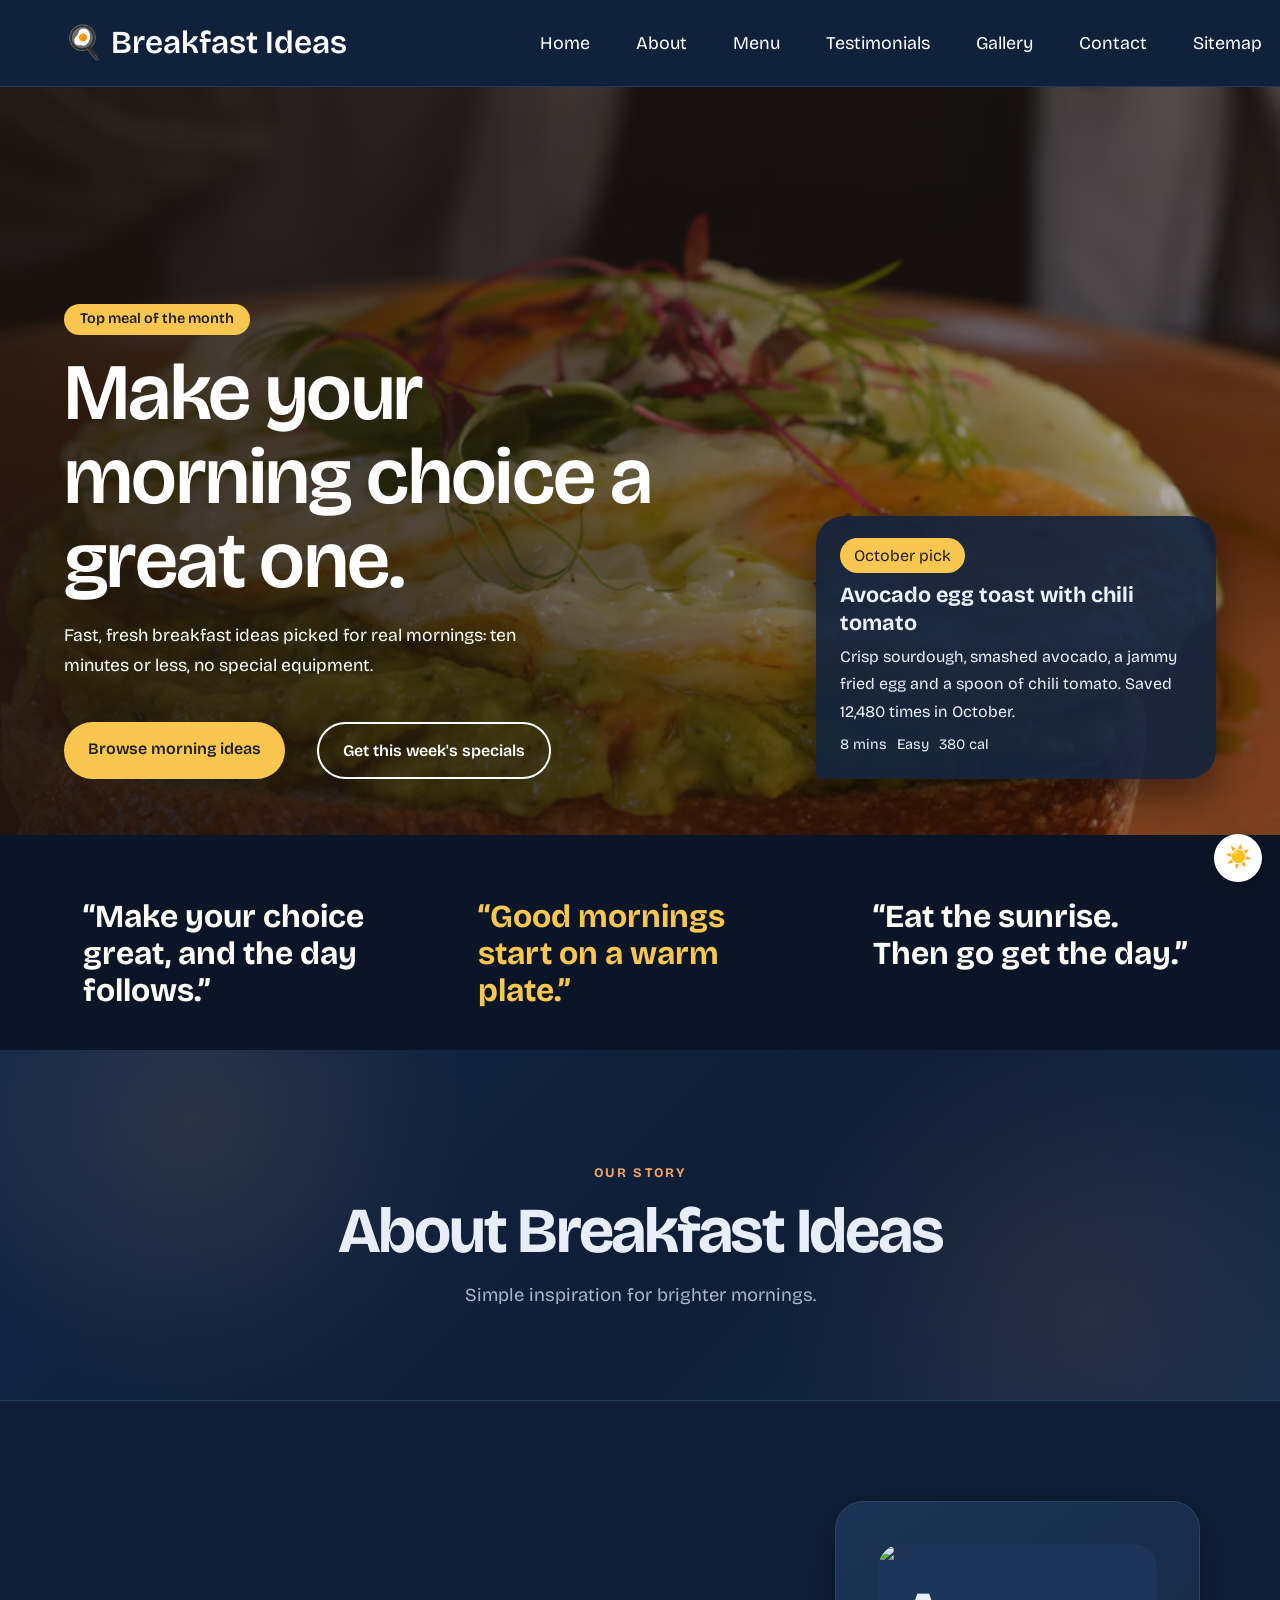
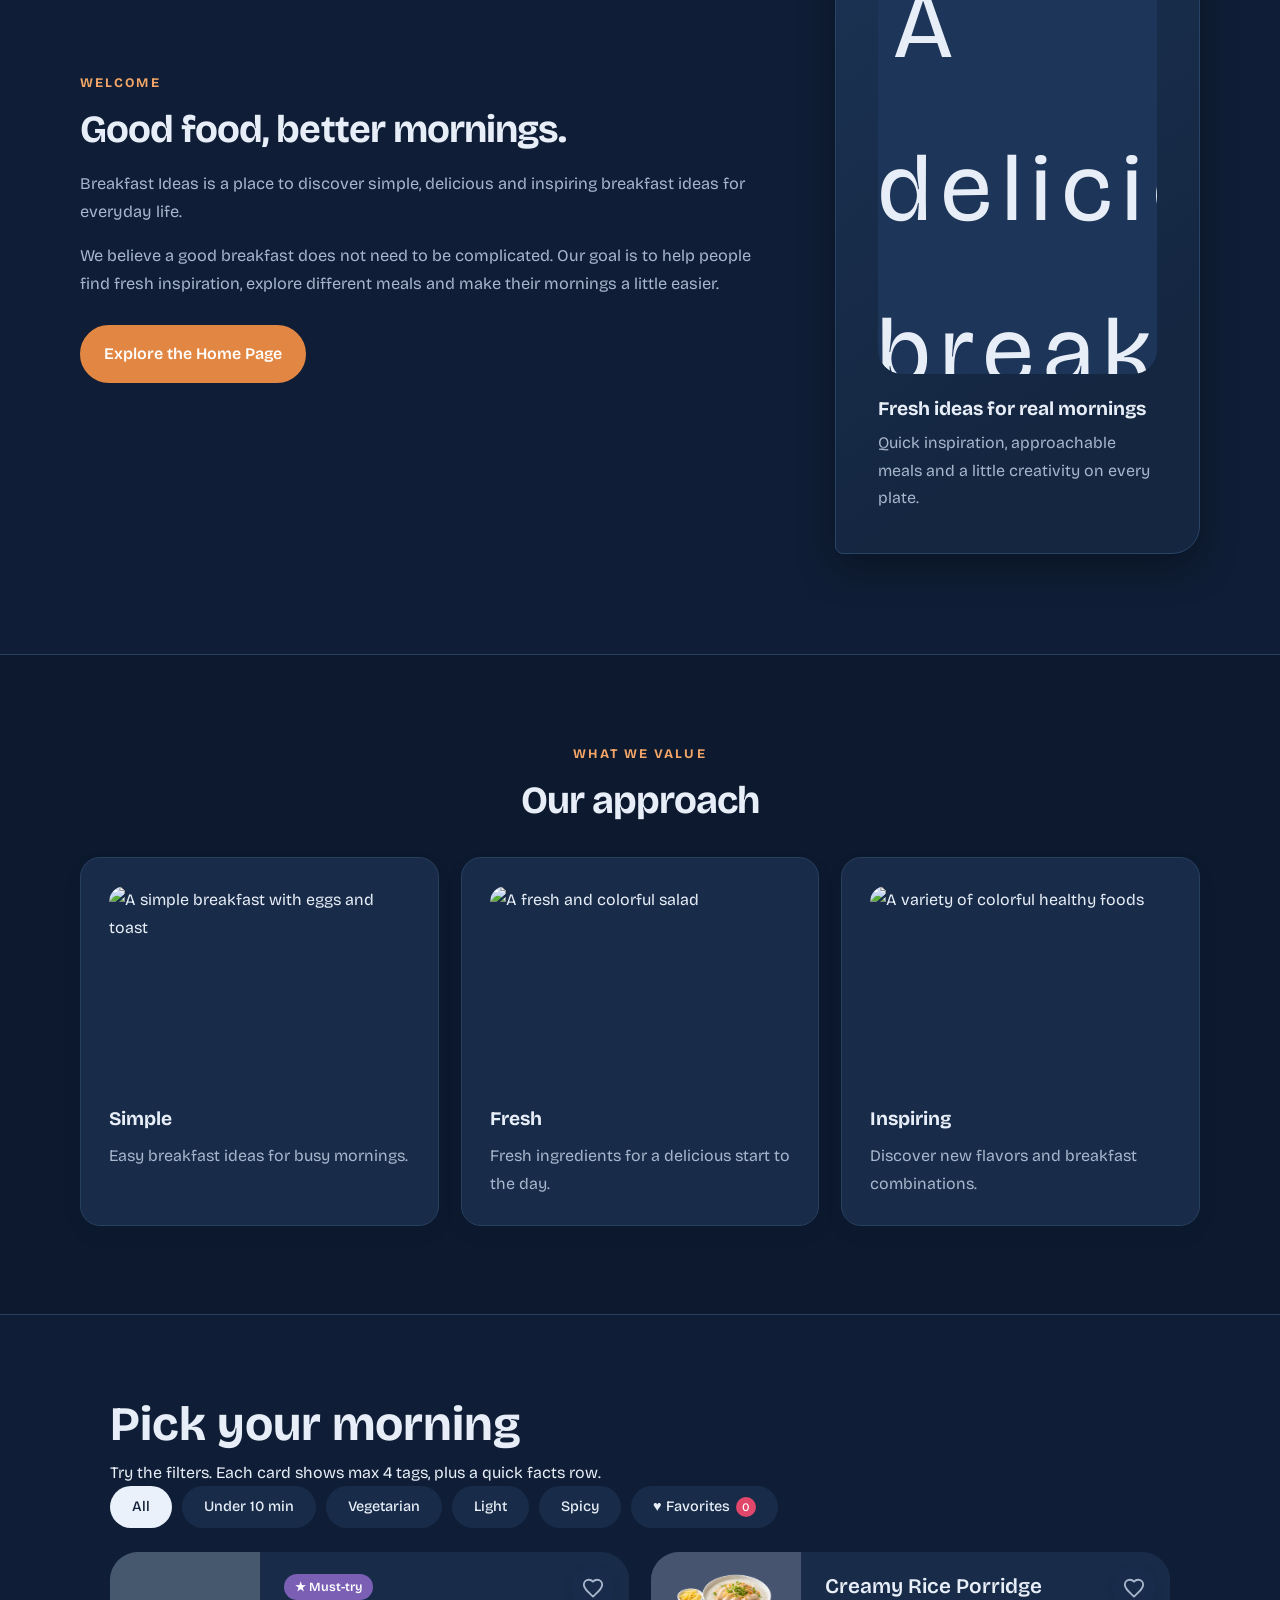
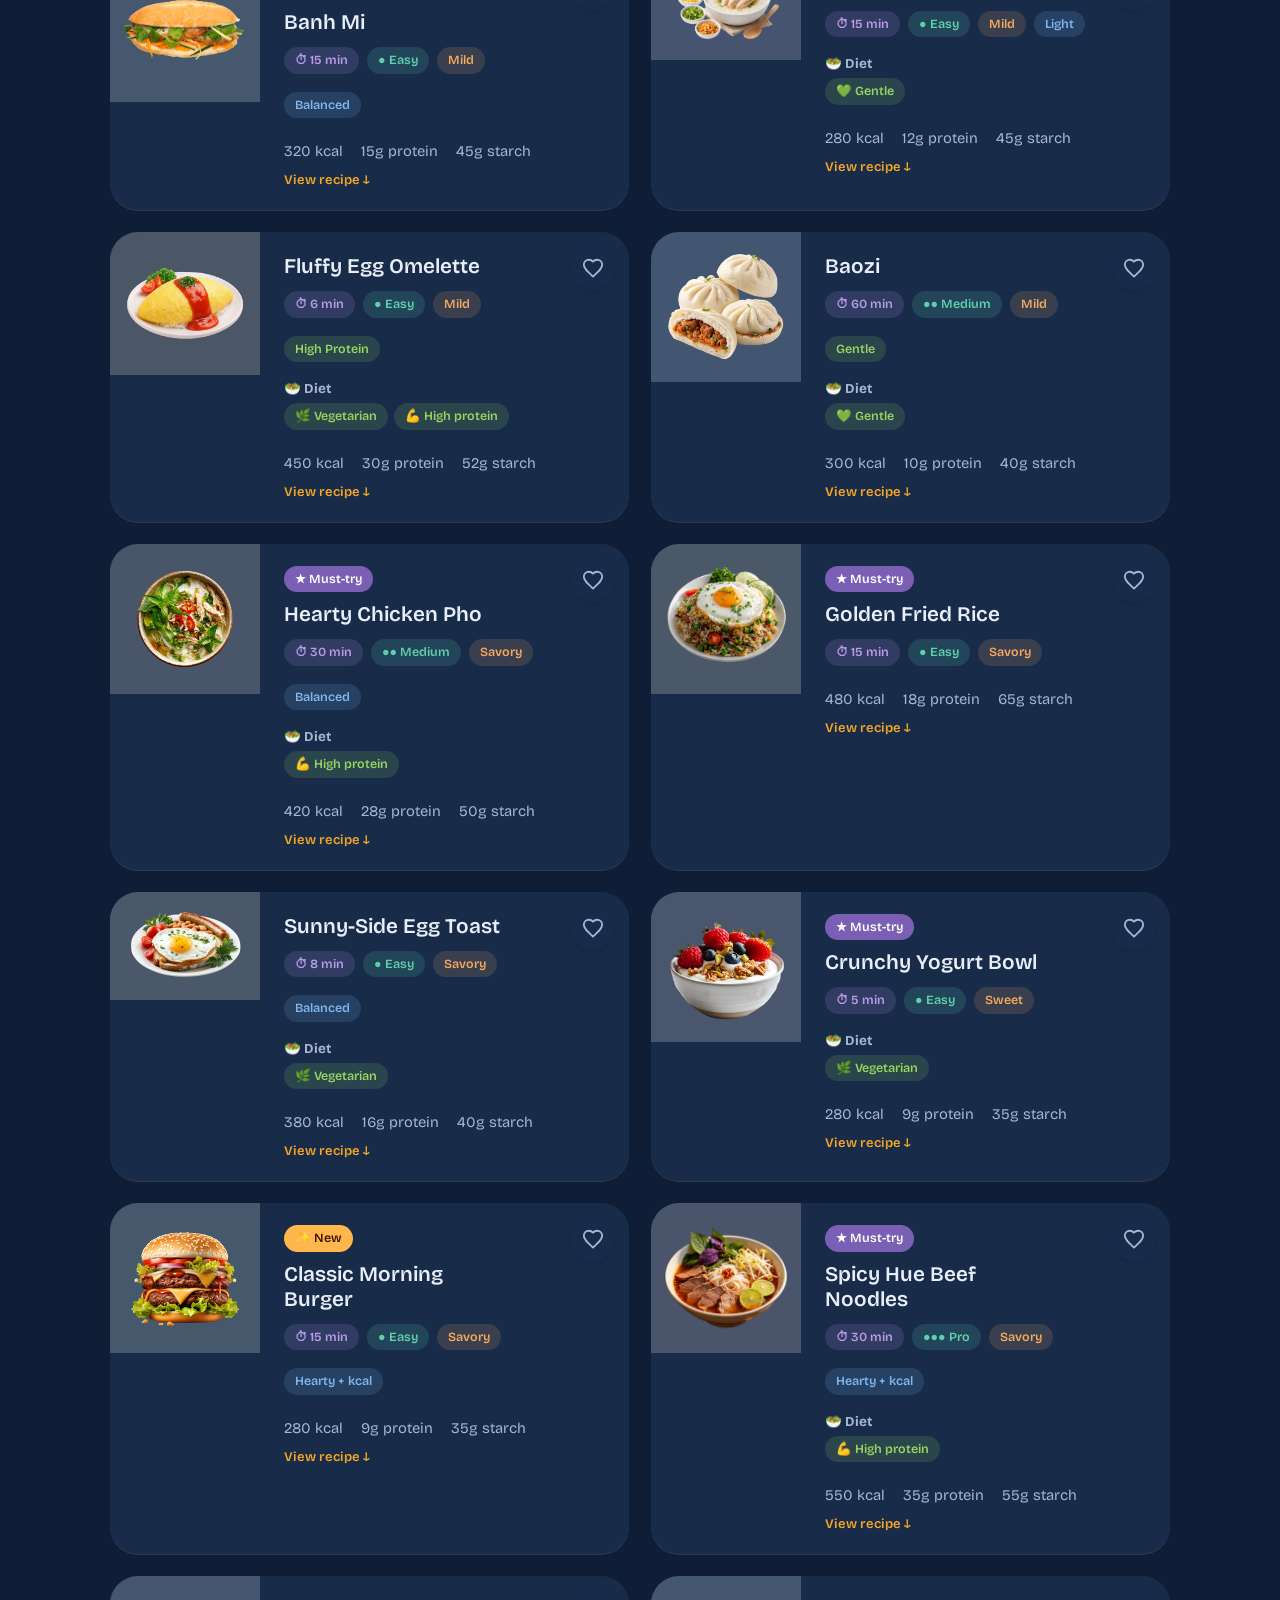
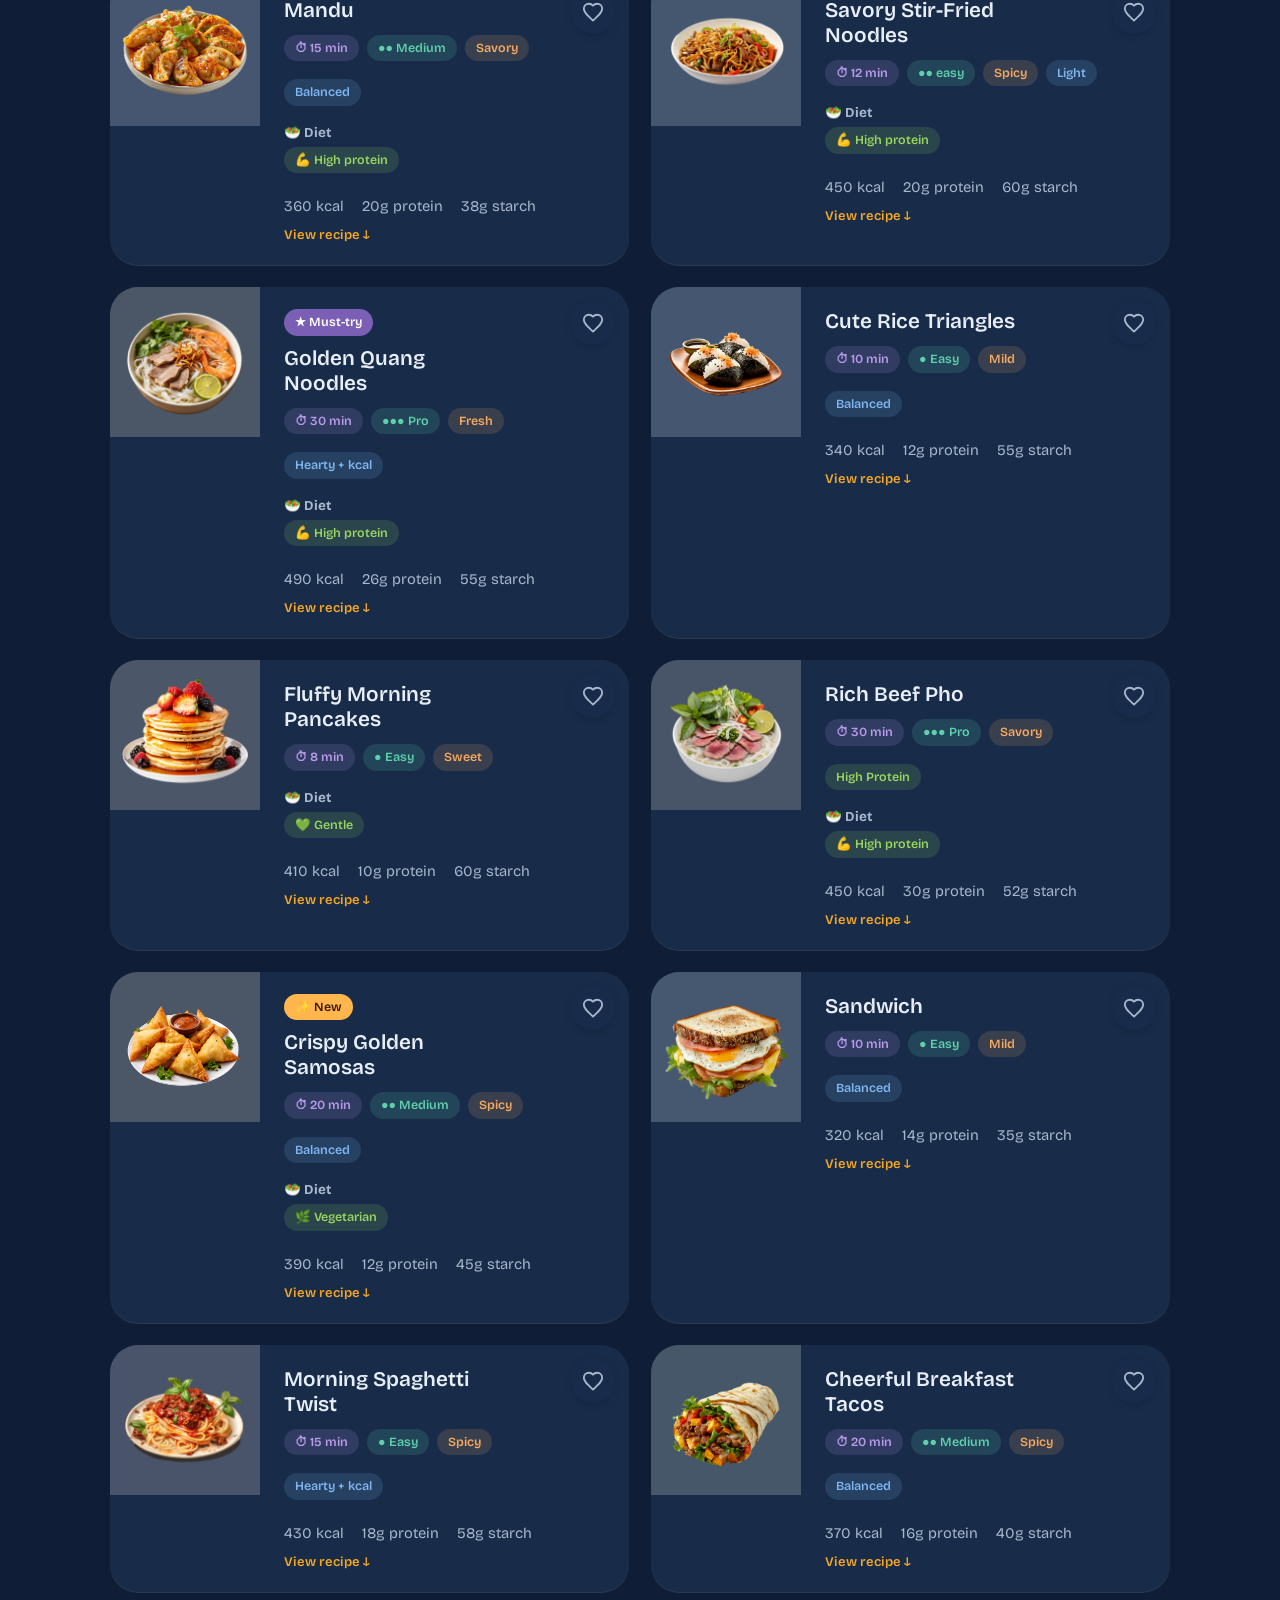
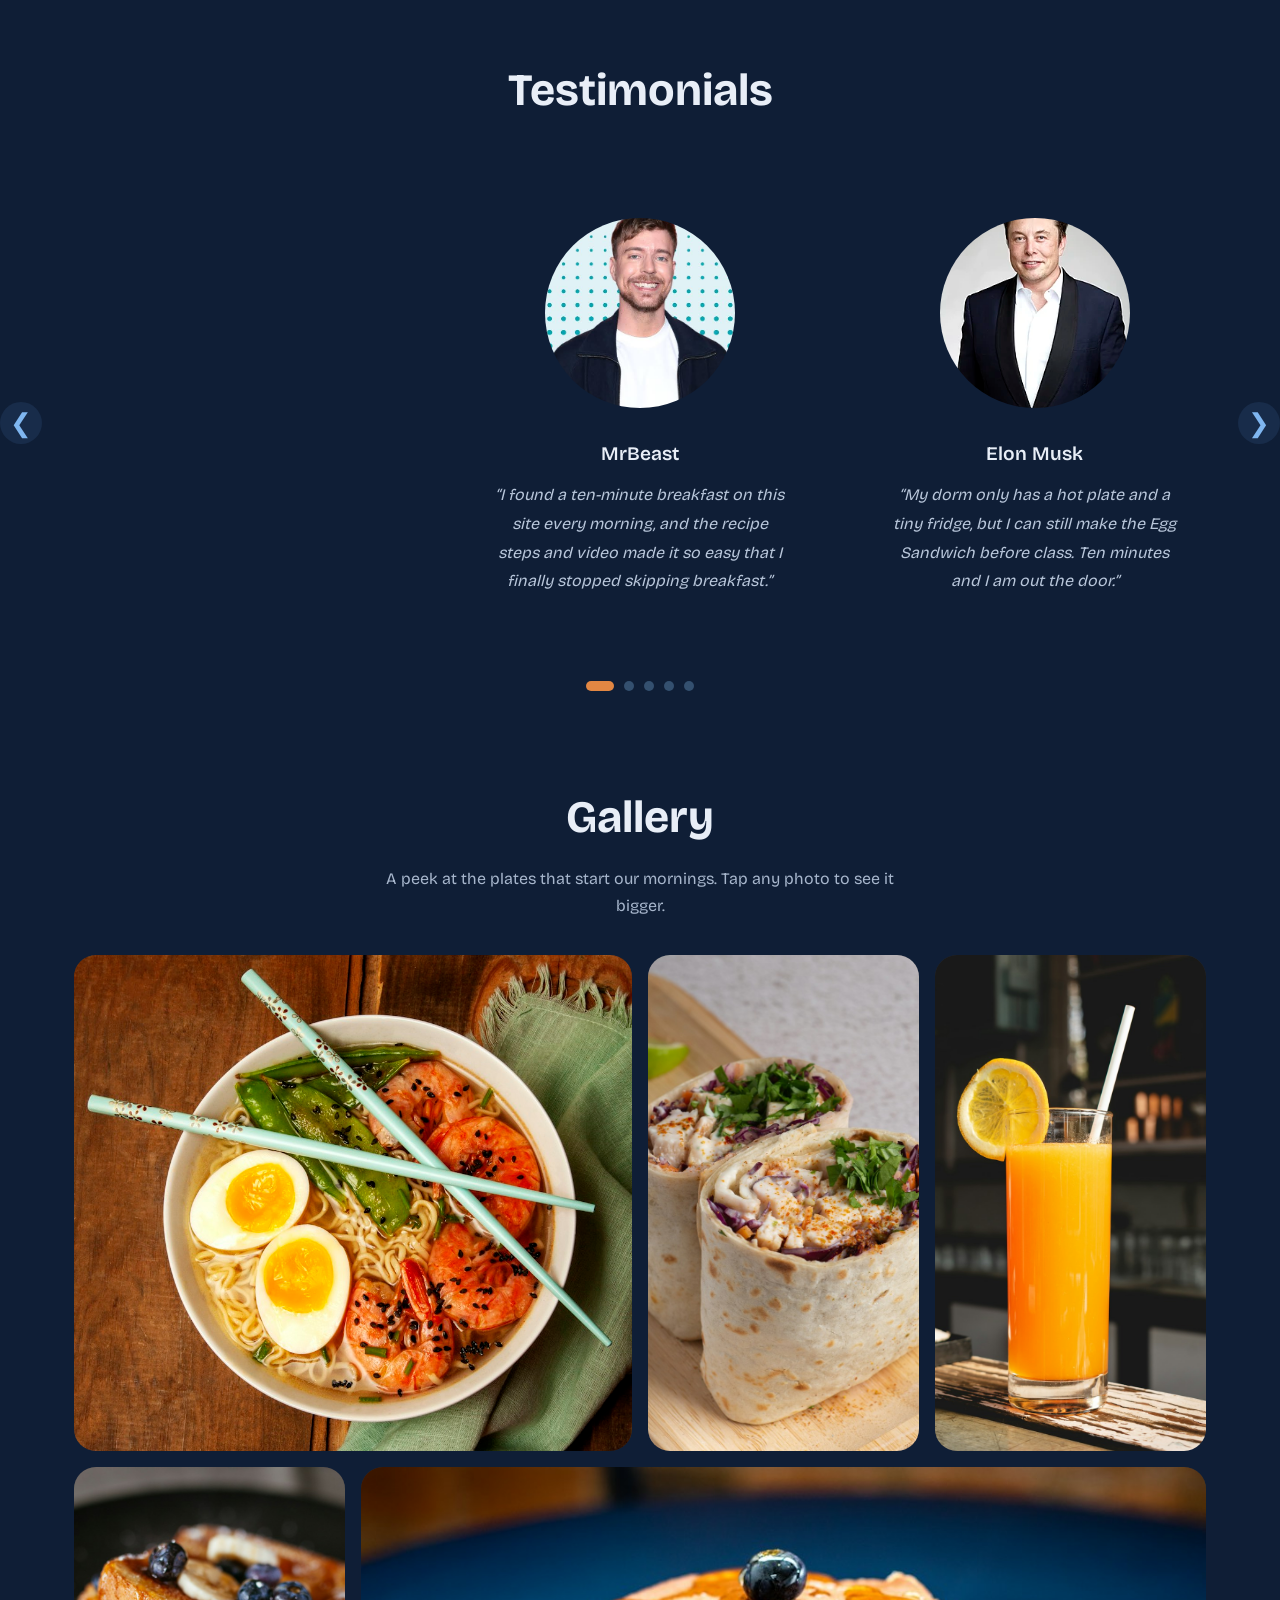
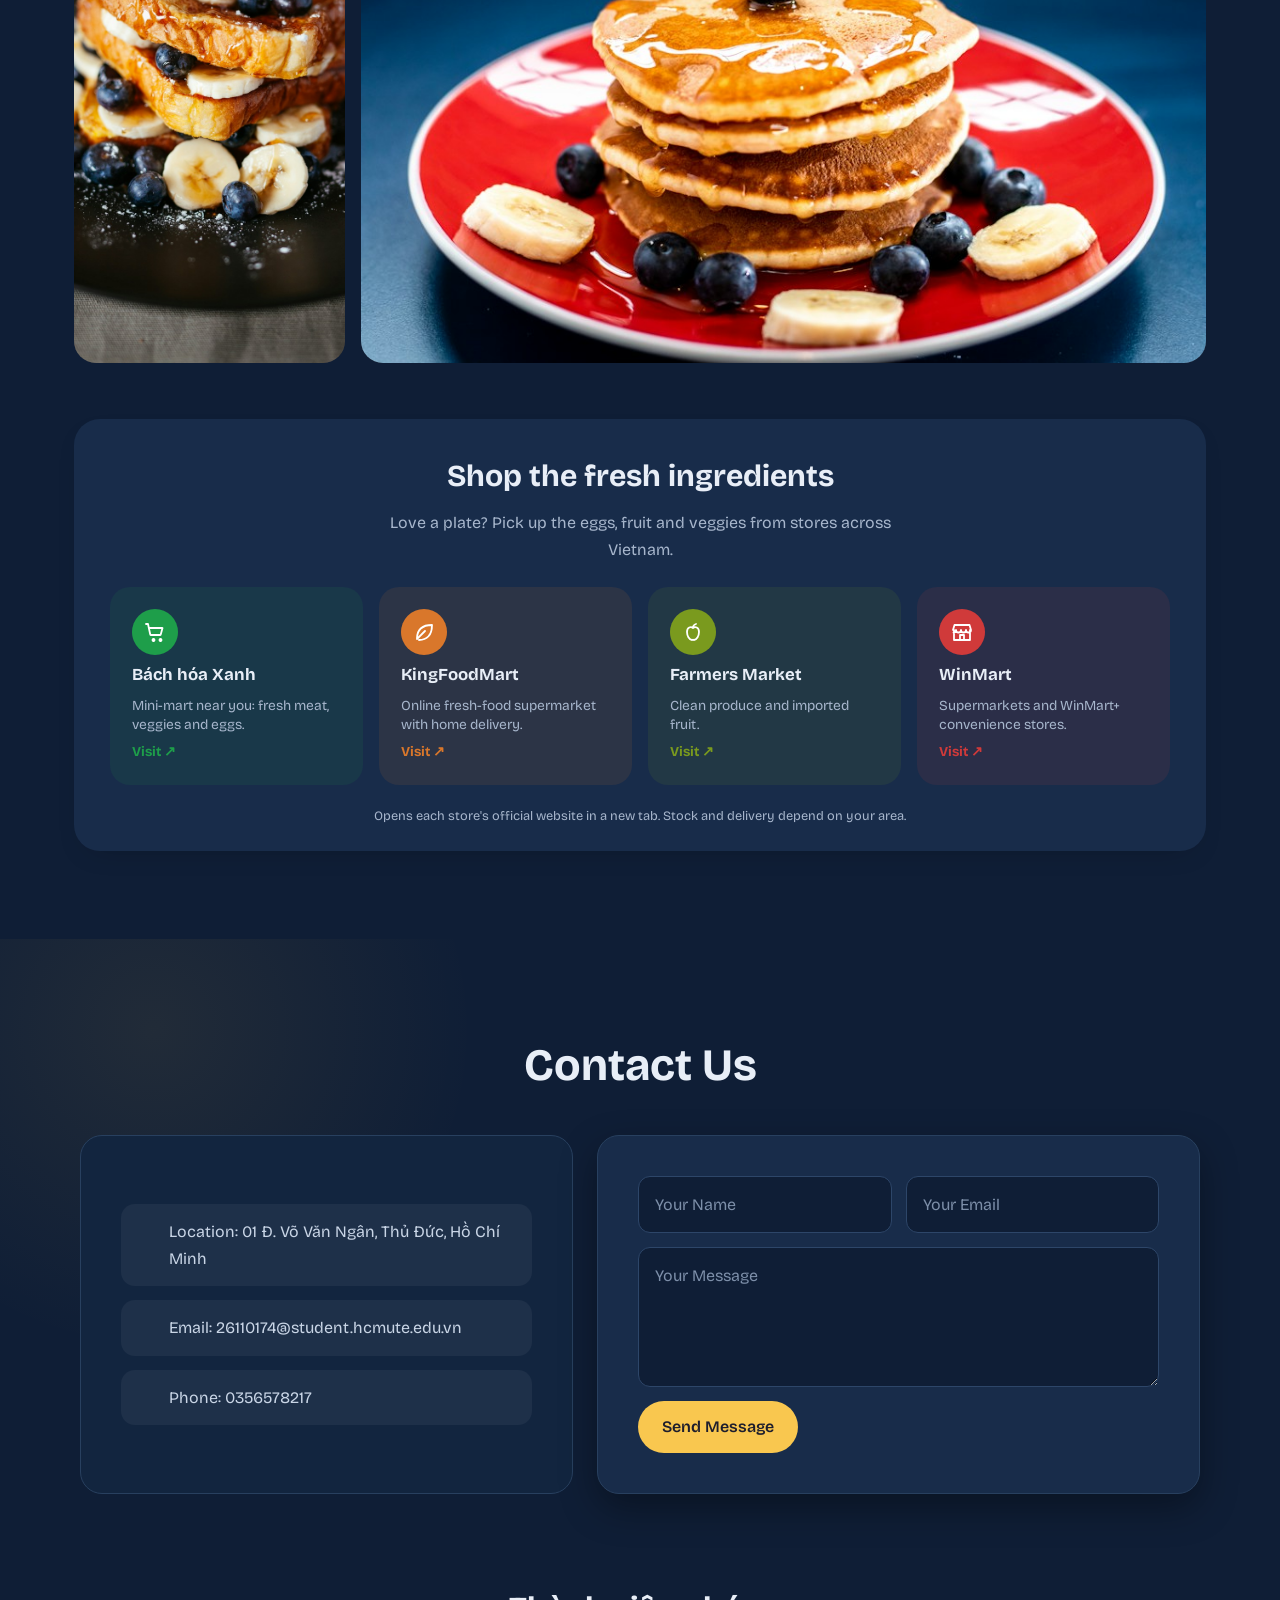
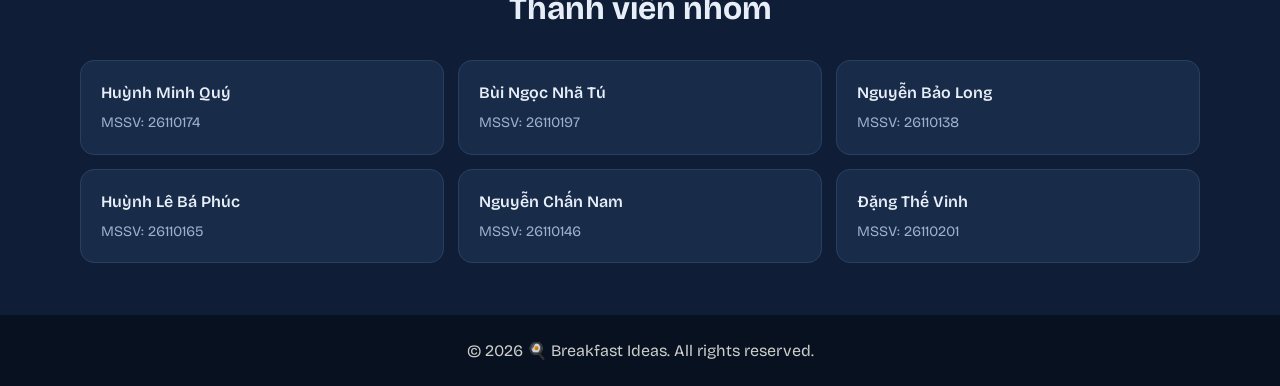
==== commit 9e13697a: "updatwe" ====
--- a/index.html
+++ b/index.html
@@ -4,7 +4,6 @@
     <meta charset="UTF-8" />
     <meta name="viewport" content="width=device-width, initial-scale=1.0" />
     <title>Breakfast Ideas</title>
-    <!-- Link to the Font Awesome library for icons -->
     <link
       rel="stylesheet"
       href="https://cdnjs.cloudflare.com/ajax/libs/font-awesome/7.3.1/css/all.css"
@@ -980,10 +979,30 @@
               </li>
             </ul>
           </div>
-          <form class="contact-form">
-            <input type="text" placeholder="Your Name" required />
-            <input type="email" placeholder="Your Email" required />
-            <textarea placeholder="Your Message" required></textarea>
+          <form
+            class="contact-form"
+            action="https://formspree.io/f/meaebejp"
+            method="POST"
+          >
+            <input type="text" name="name" placeholder="Your Name" required />
+            <input
+              type="email"
+              name="email"
+              placeholder="Your Email"
+              required
+            />
+            <textarea
+              name="message"
+              placeholder="Your Message"
+              required
+            ></textarea>
+            <input
+              type="text"
+              name="_gotcha"
+              style="display: none"
+              tabindex="-1"
+              autocomplete="off"
+            />
             <button type="submit">Send Message</button>
           </form>
         </div>
--- a/assets/css/style.css
+++ b/assets/css/style.css
@@ -1380,7 +1380,7 @@
     height: 100px;
   }
 }
-
+/* Testimonials*/
 .testimonials {
   padding: clamp(56px, 8vw, 88px) 24px;
   background: #fff7eb;
